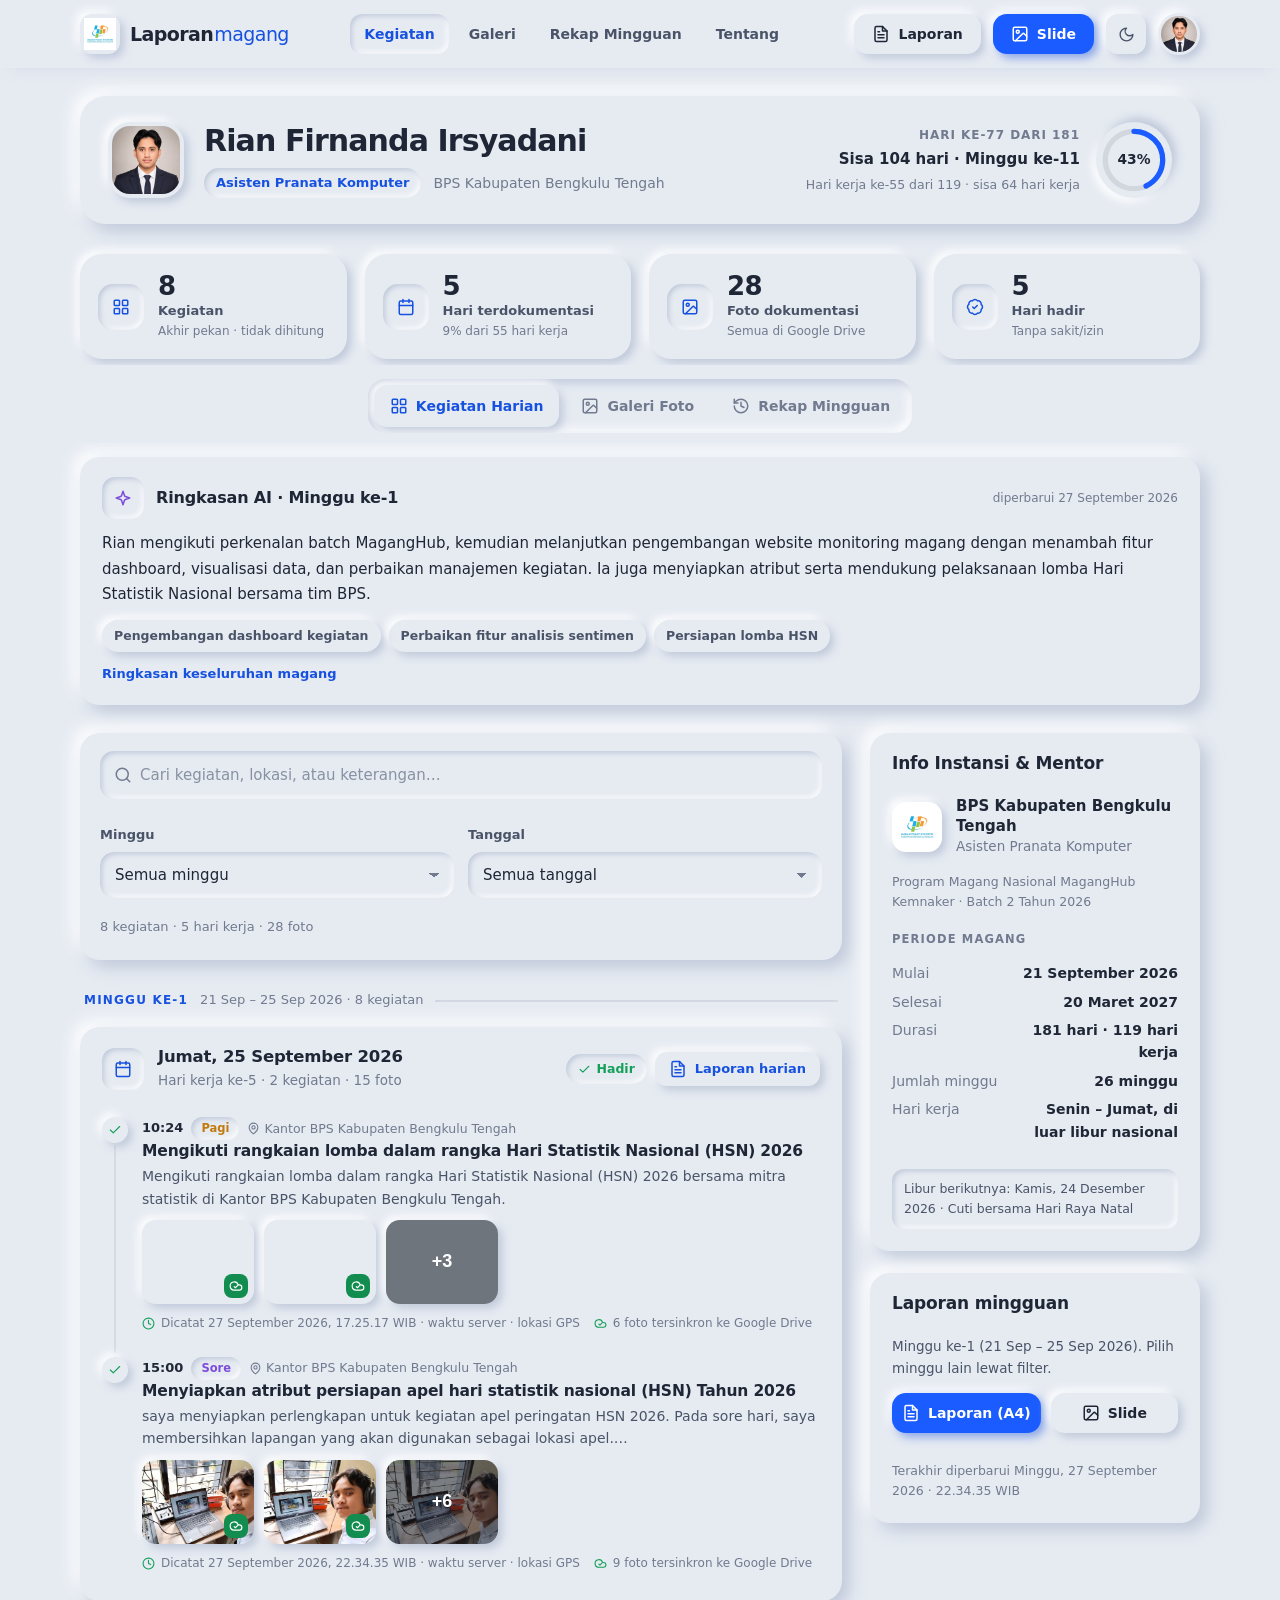
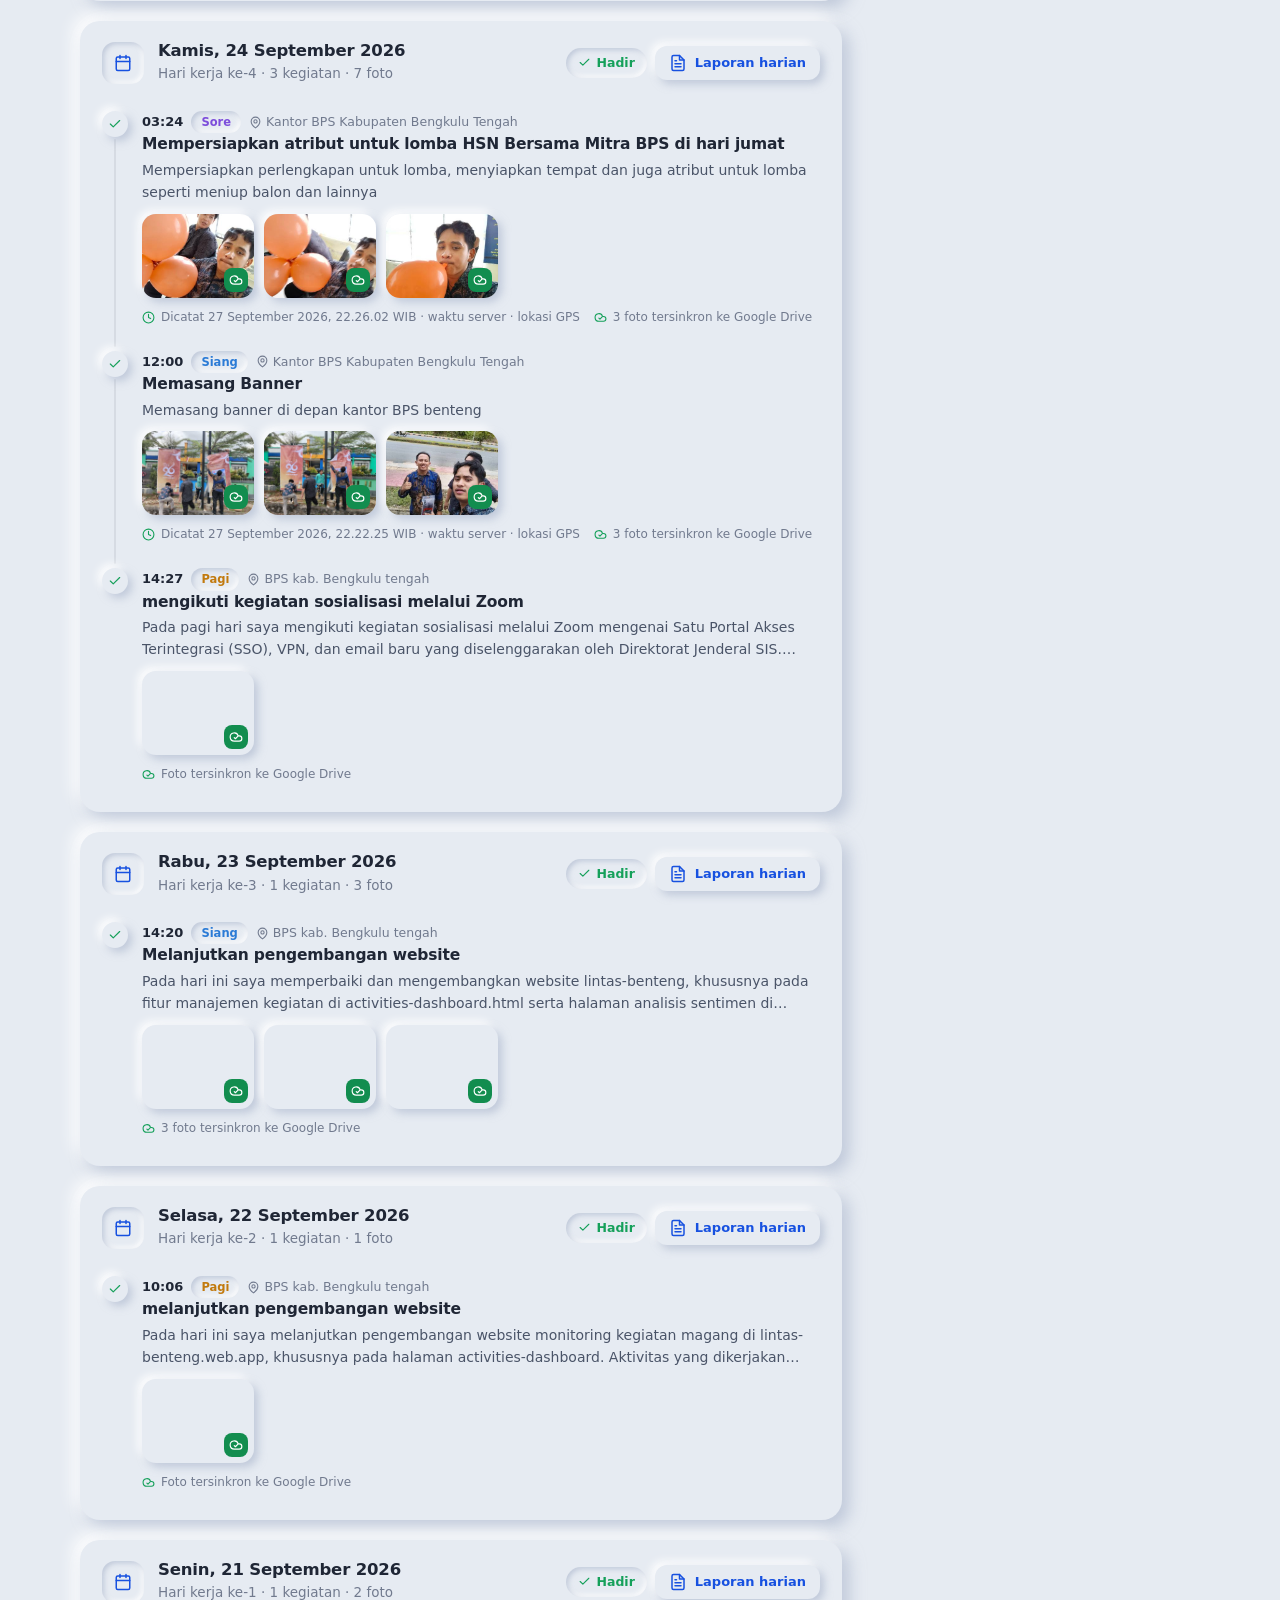
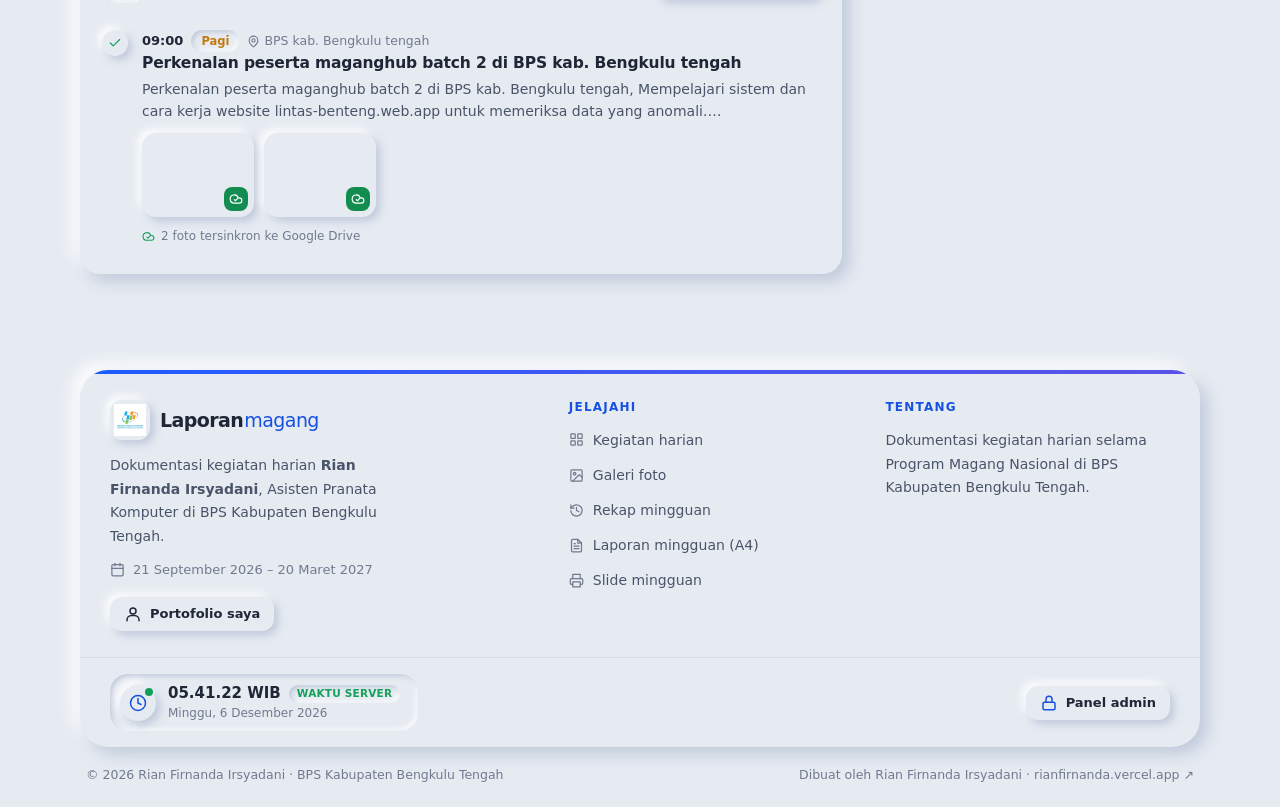
==== index.html @ 586b801c "Ping realtime: diukur tiap 2 detik dengan waktu jaringan yang akurat - Pengukuran tiap 2 detik (dimu" ====
<!doctype html>
<html lang="id">
<head>
  <meta charset="utf-8">
  <meta name="viewport" content="width=device-width, initial-scale=1">
  <meta http-equiv="Content-Security-Policy" content="default-src 'self'; script-src 'self'; style-src 'self' https://fonts.googleapis.com; font-src https://fonts.gstatic.com; img-src 'self' data:; connect-src 'self'; object-src 'none'; base-uri 'none'; form-action 'none'">
  <script src="assets/theme.js?v=31"></script>
  <meta name="referrer" content="strict-origin-when-cross-origin">
  <title>Laporan Kegiatan Magang</title>
  <meta name="description" content="Dokumentasi kegiatan harian peserta magang.">
  <meta name="theme-color" content="#163ba2">
  <link rel="icon" id="favicon" href="data:image/svg+xml,%3Csvg xmlns='http://www.w3.org/2000/svg' viewBox='0 0 64 64'%3E%3Crect width='64' height='64' rx='14' fill='%231d4ed8'/%3E%3Cpath d='M22 16h14l8 8v24H22z' fill='none' stroke='white' stroke-width='4' stroke-linejoin='round'/%3E%3Cpath d='M28 34h10M28 41h10' stroke='white' stroke-width='4' stroke-linecap='round'/%3E%3C/svg%3E">
  <link rel="preconnect" href="https://fonts.googleapis.com">
  <link rel="preconnect" href="https://fonts.gstatic.com" crossorigin>
  <link href="https://fonts.googleapis.com/css2?family=Plus+Jakarta+Sans:wght@400;500;600;700;800&display=swap" rel="stylesheet">
  <!-- Setiap CSS/JS diubah, jalankan scripts/naikkan-versi.sh (menaikkan ?v= dan version.json) agar pengunjung otomatis dapat versi terbaru. -->
  <link rel="stylesheet" href="assets/style.css?v=31">
</head>
<body>
  <nav class="navbar" id="top">
    <div class="container nav-inner">
      <a class="brand" href="./">
        <span class="brand-mark"><svg class="ic" aria-hidden="true"><use href="#i-file"/></svg></span>
        <span class="brand-text">Laporan<b>magang</b></span>
      </a>
      <div class="nav-menu" id="navMenu">
        <a href="#harian" data-view="harian">Kegiatan</a>
        <a href="#galeri" data-view="galeri">Galeri</a>
        <a href="#rekap" data-view="rekap">Rekap Mingguan</a>
        <a href="#tentang">Tentang</a>
        <a class="btn btn-outline nav-print" href="laporan.html?mode=dokumen" data-laporan="dokumen">
          <svg class="ic" aria-hidden="true"><use href="#i-file"/></svg> Laporan Mingguan
        </a>
        <a class="btn btn-outline nav-print" href="laporan.html?mode=slide" data-laporan="slide">
          <svg class="ic" aria-hidden="true"><use href="#i-image"/></svg> Slide Mingguan
        </a>
      </div>
      <div class="nav-right">
        <a class="btn btn-outline btn-print-desktop" href="laporan.html?mode=dokumen" data-laporan="dokumen">
          <svg class="ic" aria-hidden="true"><use href="#i-file"/></svg> Laporan
        </a>
        <a class="btn btn-primary btn-print-desktop" href="laporan.html?mode=slide" data-laporan="slide">
          <svg class="ic" aria-hidden="true"><use href="#i-image"/></svg> Slide
        </a>
        <button class="icon-btn theme-btn" type="button" data-theme-toggle aria-label="Ganti mode tampilan">
          <svg class="ic i-moon" aria-hidden="true"><use href="#i-moon"/></svg><svg class="ic i-sun" aria-hidden="true"><use href="#i-sun"/></svg>
        </button>
        <span class="nav-avatar" id="navAvatar"></span>
        <button class="icon-btn nav-toggle" id="navToggle" type="button" aria-label="Buka menu" aria-expanded="false" aria-controls="navMenu">
          <svg class="ic" aria-hidden="true"><use href="#i-menu"/></svg>
        </button>
      </div>
    </div>
  </nav>

  <div class="copy-note" id="copyNote" hidden role="status">
    <div class="container">
      <svg class="ic" aria-hidden="true"><use href="#i-alert"/></svg>
      <span>Situs ini baru disalin dari milik orang lain dan belum diatur pemiliknya. Pemilik: buka <a href="admin.html">Panel admin</a> lalu pilih <b>Mulai baru</b>.</span>
    </div>
  </div>

  <header class="hero">
    <div class="container"><div class="hero-inner">
      <div class="profile">
        <div class="avatar" id="avatar"></div>
        <div class="profile-text">
          <h1 id="nama">Memuat…</h1>
          <div class="chips">
            <span class="badge-pill" id="posisi"></span>
            <span class="hero-sub" id="instansi"></span>
          </div>
        </div>
      </div>
      <div class="progress" id="progress" hidden>
        <div class="progress-text">
          <span class="progress-label" id="progressLabel"></span>
          <span class="progress-sub" id="progressSub"></span>
          <span class="progress-work" id="progressWork"></span>
        </div>
        <svg class="ring" viewBox="0 0 64 64" aria-hidden="true">
          <circle cx="32" cy="32" r="27" class="ring-bg"/>
          <circle cx="32" cy="32" r="27" class="ring-fg" id="ringFg"/>
          <text x="32" y="36" text-anchor="middle" id="ringText">0%</text>
        </svg>
      </div>
    </div></div>
  </header>

  <div class="container">
    <section class="kpis" id="kpis" aria-label="Ringkasan angka"></section>
  </div>

  <div class="tabbar">
    <div class="container"><div class="tabbar-inner" role="tablist">
      <button class="tabbar-item active" type="button" role="tab" data-view="harian">
        <svg class="ic" aria-hidden="true"><use href="#i-grid"/></svg> <span class="lbl-long">Kegiatan Harian</span><span class="lbl-short">Harian</span>
      </button>
      <button class="tabbar-item" type="button" role="tab" data-view="galeri">
        <svg class="ic" aria-hidden="true"><use href="#i-image"/></svg> <span class="lbl-long">Galeri Foto</span><span class="lbl-short">Galeri</span>
      </button>
      <button class="tabbar-item" type="button" role="tab" data-view="rekap">
        <svg class="ic" aria-hidden="true"><use href="#i-history"/></svg> <span class="lbl-long">Rekap Mingguan</span><span class="lbl-short">Rekap</span>
      </button>
    </div></div>
  </div>

  <main class="container page">
    <section class="card ai-card" id="aiCard" hidden>
      <div class="ai-head">
        <span class="head-icon"><svg class="ic" aria-hidden="true"><use href="#i-sparkles"/></svg></span>
        <h3 id="aiTitle">Ringkasan minggu ini</h3>
        <small id="aiUpdated"></small>
      </div>
      <p class="ai-text" id="aiText"></p>
      <ul class="ai-highlights" id="aiHighlights"></ul>
      <details class="ai-more" id="aiMoreWrap"><summary>Ringkasan keseluruhan magang</summary><p id="aiMore"></p></details>
    </section>

    <div class="layout">
      <div class="main-col">
        <section class="card filters">
          <label class="search-box filter-search">
            <svg class="ic" aria-hidden="true"><use href="#i-search"/></svg>
            <input type="search" id="filterCari" placeholder="Cari kegiatan, lokasi, atau keterangan…" aria-label="Cari kegiatan">
          </label>
          <div class="filter-row">
            <label class="field">
              <span>Minggu</span>
              <select id="filterMinggu"><option value="">Semua minggu</option></select>
            </label>
            <label class="field">
              <span>Tanggal</span>
              <select id="filterTanggal"><option value="">Semua tanggal</option></select>
            </label>
          </div>
          <div class="filter-foot">
            <span id="resultInfo" aria-live="polite"></span>
            <button class="btn btn-link btn-sm" id="btnReset" type="button" hidden><svg class="ic" aria-hidden="true"><use href="#i-x"/></svg> Hapus filter</button>
          </div>
        </section>

        <section id="view-harian" class="view" aria-live="polite"><p class="empty">Memuat kegiatan…</p></section>
        <section id="view-galeri" class="view" hidden></section>
        <section id="view-rekap" class="view" hidden></section>
      </div>

      <aside class="side-col">
        <section class="card">
          <div class="card-header"><h3>Info Instansi &amp; Mentor</h3></div>
          <div class="card-body side-body">
            <div class="org">
              <span class="org-logo" id="orgLogo"></span>
              <div>
                <strong id="orgName"></strong>
                <span id="orgRole"></span>
              </div>
            </div>
            <p class="org-program" id="orgProgram" hidden></p>
            <div id="mentorBox" hidden>
              <div class="side-label">Mentor Pembimbing</div>
              <div class="org">
                <span class="org-logo soft" id="mentorLogo"></span>
                <div>
                  <strong id="mentorName"></strong>
                  <span id="mentorRole"></span>
                </div>
              </div>
            </div>
            <div class="side-label">Periode Magang</div>
            <dl class="kv" id="periode"></dl>
            <p class="next-libur" id="nextLibur" hidden></p>
          </div>
        </section>

        <section class="card">
          <div class="card-header"><h3>Laporan mingguan</h3></div>
          <div class="card-body side-body">
            <p class="side-note" id="reportNote">Unduh laporan resmi (A4) atau slide presentasi mingguan.</p>
            <div class="side-actions">
              <a class="btn btn-primary" href="laporan.html?mode=dokumen" data-laporan="dokumen"><svg class="ic" aria-hidden="true"><use href="#i-file"/></svg> Laporan (A4)</a>
              <a class="btn btn-outline" href="laporan.html?mode=slide" data-laporan="slide"><svg class="ic" aria-hidden="true"><use href="#i-image"/></svg> Slide</a>
            </div>
            <p class="updated" id="updated"></p>
          </div>
        </section>
      </aside>
    </div>
  </main>

  <footer class="site-footer" id="tentang">
    <div class="container">
      <div class="footer-card">
        <div class="footer-grid" id="footerGrid"></div>
        <div class="footer-bar">
          <div class="footer-clock" title="Waktu dari server, bukan dari jam perangkat">
            <span class="clock-icon" aria-hidden="true">
              <svg class="ic"><use href="#i-clock"/></svg>
              <span class="live-dot"></span>
            </span>
            <span class="clock-text"><span class="clock-line"><strong class="sc-time" id="footerTime">--.--.--</strong><span class="clock-src" id="footerSrc">waktu server</span></span><small id="footerDate"></small></span>
          </div>
          <a class="btn btn-sm footer-admin" href="admin.html" id="adminLink" hidden>
            <svg class="ic" aria-hidden="true"><use href="#i-lock"/></svg> Panel admin
          </a>
        </div>
      </div>
      <div class="footer-bottom">
        <span id="footerText"></span>
        <a id="portoLink" target="_blank" rel="noopener" hidden></a>
      </div>
    </div>
  </footer>

  <div class="modal" id="reportModal" hidden role="dialog" aria-modal="true" aria-labelledby="reportTitle">
    <div class="modal-box">
      <div class="card-header">
        <span class="head-icon"><svg class="ic" aria-hidden="true"><use href="#i-file"/></svg></span>
        <div class="head-text"><h3 id="reportTitle">Laporan harian</h3><span id="reportSub"></span></div>
        <button class="icon-btn" type="button" id="reportClose" aria-label="Tutup"><svg class="ic" aria-hidden="true"><use href="#i-x"/></svg></button>
      </div>
      <div class="card-body report-view" id="reportBody"></div>
    </div>
  </div>

  <div class="lightbox" id="lightbox" hidden>
    <button class="lb-close" id="lbClose" type="button" aria-label="Tutup"><svg class="ic" aria-hidden="true"><use href="#i-x"/></svg></button>
    <button class="lb-nav lb-prev" id="lbPrev" type="button" aria-label="Sebelumnya">‹</button>
    <figure>
      <img id="lbImg" alt="">
      <figcaption id="lbCap"></figcaption>
    </figure>
    <button class="lb-nav lb-next" id="lbNext" type="button" aria-label="Berikutnya">›</button>
  </div>

  <script src="assets/common.js?v=31"></script>
  <script src="assets/app.js?v=31"></script>
</body>
</html>
---- assets/style.css ----
/* =========================================================
   Laporan Magang: desain neumorphism (mode terang & gelap)
   Permukaan "timbul" (raised) dan "tenggelam" (inset) dibuat dari
   dua bayangan lembut di atas warna latar yang sama.
   Warna aksen mengikuti --accent (diatur dari panel admin).
   ========================================================= */
:root {
  --accent: #1d4ed8;
  --font: 'Plus Jakarta Sans', system-ui, -apple-system, 'Segoe UI', Roboto, sans-serif;
  --radius: 20px;
  --radius-sm: 14px;
  --nav-h: 68px;

  --bg: #e6ebf2;
  --ink: #1f2635;
  --ink-2: #4a5468;
  --muted: #717a8e;
  --line: rgba(31, 38, 53, .08);
  --sh-dark: rgba(158, 172, 196, .55);
  --sh-light: rgba(255, 255, 255, .95);
  --accent-ink: color-mix(in srgb, var(--accent) 88%, #000);
  --accent-soft: color-mix(in srgb, var(--accent) 12%, var(--bg));
  --on-accent: #fff;

  --green: #15a05a;
  --red: #d64545;
  --amber: #c27a0e;
  --blue: #2b7bd6;
  --violet: #7c4ddb;
}
:root[data-theme="dark"] {
  --bg: #222733;
  --ink: #e7eaf1;
  --ink-2: #b9c0cf;
  --muted: #8b94a8;
  --line: rgba(255, 255, 255, .07);
  --sh-dark: rgba(0, 0, 0, .5);
  --sh-light: rgba(255, 255, 255, .055);
  --accent-ink: color-mix(in srgb, var(--accent) 55%, #fff);
  --accent-soft: color-mix(in srgb, var(--accent) 22%, var(--bg));
  --green: #3fcf85;
  --red: #f07575;
  --amber: #f0b44c;
  --blue: #6aaef5;
  --violet: #b294f5;
}
:root {
  --raised: 7px 7px 16px var(--sh-dark), -7px -7px 16px var(--sh-light);
  --raised-sm: 4px 4px 9px var(--sh-dark), -4px -4px 9px var(--sh-light);
  --inset: inset 4px 4px 9px var(--sh-dark), inset -4px -4px 9px var(--sh-light);
  --inset-sm: inset 2px 2px 5px var(--sh-dark), inset -2px -2px 5px var(--sh-light);
  color-scheme: light;
}
:root[data-theme="dark"] { color-scheme: dark; }

* { box-sizing: border-box; }
html { -webkit-text-size-adjust: 100%; scroll-behavior: smooth; }
body {
  margin: 0; font-family: var(--font); font-size: 15px; line-height: 1.6; color: var(--ink);
  background: var(--bg); -webkit-font-smoothing: antialiased; transition: background .25s, color .25s;
}
img { max-width: 100%; display: block; }
h1, h2, h3, h4 { margin: 0; line-height: 1.25; letter-spacing: -.01em; }
a { color: var(--accent-ink); }
[hidden] { display: none !important; }
.container { width: 100%; max-width: 1160px; margin: 0 auto; padding: 0 20px; }
.icon-sprite { position: absolute; width: 0; height: 0; overflow: hidden; }
.ic { width: 18px; height: 18px; flex: none; vertical-align: middle; }
.muted { color: var(--muted); }
::selection { background: color-mix(in srgb, var(--accent) 30%, transparent); }

/* ---------- Tombol ---------- */
.btn {
  font: inherit; font-size: 14px; font-weight: 600; line-height: 1.2; cursor: pointer; text-decoration: none; white-space: nowrap;
  display: inline-flex; align-items: center; justify-content: center; gap: 8px;
  padding: 11px 18px; border-radius: var(--radius-sm); border: 0;
  color: var(--ink); background: var(--bg); box-shadow: var(--raised-sm);
  transition: box-shadow .15s, transform .15s, color .15s;
}
.btn:hover { color: var(--accent-ink); }
.btn:active { box-shadow: var(--inset-sm); transform: translateY(1px); }
.btn:disabled { opacity: .6; cursor: progress; }
.btn-primary { background: var(--accent); color: var(--on-accent); box-shadow: 4px 4px 10px color-mix(in srgb, var(--accent) 35%, var(--sh-dark)), -4px -4px 10px var(--sh-light); }
.btn-primary:hover { color: var(--on-accent); filter: brightness(1.06); }
.btn-outline, .btn-light { color: var(--ink); }
.btn-light { color: var(--accent-ink); }
.btn-danger { color: var(--red); }
.btn-danger:hover { color: var(--red); }
.btn-link { background: none; box-shadow: none; color: var(--accent-ink); padding: 8px; font-weight: 600; }
.btn-link:active { box-shadow: none; }
.btn-sm { padding: 8px 14px; font-size: 13px; border-radius: 12px; }
.btn-block { width: 100%; }
.icon-btn {
  display: inline-grid; place-items: center; width: 40px; height: 40px; flex: none; cursor: pointer;
  border-radius: 12px; border: 0; background: var(--bg); color: var(--ink-2); box-shadow: var(--raised-sm);
}
.icon-btn:hover { color: var(--accent-ink); }
.icon-btn:active { box-shadow: var(--inset-sm); }
.icon-btn.danger { color: var(--red); }
.icon-btn .ic { width: 17px; height: 17px; }
.theme-btn .i-sun { display: none; }
[data-theme="dark"] .theme-btn .i-sun { display: block; }
[data-theme="dark"] .theme-btn .i-moon { display: none; }

/* ---------- Navbar ---------- */
.navbar { position: sticky; top: 0; z-index: 40; background: color-mix(in srgb, var(--bg) 92%, transparent); backdrop-filter: blur(10px); box-shadow: 0 6px 18px -12px var(--sh-dark); }
.nav-inner { height: var(--nav-h); display: flex; align-items: center; gap: 22px; }
.brand { display: inline-flex; align-items: center; gap: 10px; text-decoration: none; color: var(--ink); flex: none; }
.brand-mark { width: 40px; height: 40px; border-radius: 12px; display: grid; place-items: center; color: var(--accent-ink); background: var(--bg); box-shadow: var(--raised-sm); overflow: hidden; }
.brand-mark.has-img { padding: 4px; }
.brand-mark img { width: 100%; height: 100%; object-fit: contain; }
.brand-text { font-size: 19px; font-weight: 800; letter-spacing: -.03em; }
.brand-text b { font-weight: 500; color: var(--accent-ink); margin-left: 1px; }
.brand-tag { font-size: 11px; font-weight: 700; text-transform: uppercase; letter-spacing: .08em; color: var(--accent-ink); padding: 4px 10px; border-radius: 999px; box-shadow: var(--inset-sm); }
.nav-menu { flex: 1; display: flex; justify-content: center; gap: 6px; }
.nav-menu a { color: var(--ink-2); text-decoration: none; font-weight: 600; font-size: 14px; padding: 9px 14px; border-radius: 12px; }
.nav-menu a:hover { color: var(--accent-ink); }
.nav-menu a.active { color: var(--accent-ink); box-shadow: var(--inset-sm); }
.nav-print { display: none; }
.nav-right { display: flex; align-items: center; gap: 12px; margin-left: auto; }
.nav-avatar { width: 42px; height: 42px; border-radius: 50%; overflow: hidden; flex: none; display: grid; place-items: center; font-weight: 700; font-size: 14px; color: var(--accent-ink); background: var(--bg); box-shadow: var(--raised-sm); padding: 3px; }
.nav-avatar img { width: 100%; height: 100%; object-fit: cover; border-radius: 50%; }
.nav-toggle { display: none; }

/* ---------- Hero / profil ---------- */
.hero { padding: 28px 0 8px; }
.hero-inner {
  display: flex; align-items: center; justify-content: space-between; gap: 24px; flex-wrap: wrap;
  padding: 26px 28px; border-radius: 26px; background: var(--bg); box-shadow: var(--raised);
}
.hero-sm { padding-top: 22px; }
.profile { display: flex; align-items: center; gap: 20px; min-width: 0; }
.profile-text { min-width: 0; }
.avatar {
  flex: none; width: 76px; height: 76px; border-radius: 22px; overflow: hidden; padding: 4px;
  display: grid; place-items: center; font-size: 24px; font-weight: 800; color: var(--accent-ink);
  background: var(--bg); box-shadow: var(--raised-sm);
}
.avatar img { width: 100%; height: 100%; object-fit: cover; border-radius: 18px; }
.avatar .ic { width: 28px; height: 28px; }
.hero h1 { font-size: clamp(22px, 3vw, 30px); font-weight: 800; letter-spacing: -.03em; }
.chips { display: flex; flex-wrap: wrap; align-items: center; gap: 8px 12px; margin-top: 8px; }
.badge-pill { font-size: 13px; font-weight: 700; color: var(--accent-ink); padding: 5px 12px; border-radius: 999px; box-shadow: var(--inset-sm); }
.hero-sub { color: var(--muted); font-size: 14px; }

.progress { display: flex; align-items: center; gap: 16px; }
.progress-text { text-align: right; display: flex; flex-direction: column; gap: 2px; }
.progress-label { font-size: 12px; font-weight: 700; letter-spacing: .08em; text-transform: uppercase; color: var(--muted); }
.progress-sub { font-size: 15px; font-weight: 600; }
.progress-work { display: block; margin-top: 2px; font-size: 12.5px; color: var(--muted); }
.ring { width: 76px; height: 76px; transform: rotate(-90deg); flex: none; border-radius: 50%; box-shadow: var(--raised-sm); padding: 4px; }
.ring circle { fill: none; stroke-width: 5; }
.ring-bg { stroke: color-mix(in srgb, var(--ink) 10%, transparent); }
.ring-fg { stroke: var(--accent); stroke-linecap: round; transition: stroke-dashoffset .8s ease; }
.ring text { fill: var(--ink); font-family: var(--font); font-size: 13px; font-weight: 800; transform: rotate(90deg); transform-origin: 32px 32px; }

/* ---------- Tab (segmented control) ---------- */
.tabbar { position: sticky; top: var(--nav-h); z-index: 30; padding: 14px 0 10px; background: color-mix(in srgb, var(--bg) 92%, transparent); backdrop-filter: blur(10px); }
.tabbar-inner { display: flex; }
.tabbar-inner { gap: 6px; padding: 6px; border-radius: 18px; box-shadow: var(--inset); overflow-x: auto; scrollbar-width: none; width: fit-content; max-width: calc(100% - 40px); margin: 0 auto; }
.tabbar-inner::-webkit-scrollbar { display: none; }
.tabbar-item {
  font: inherit; font-size: 14px; font-weight: 600; color: var(--muted); background: none; border: 0; cursor: pointer; white-space: nowrap;
  display: inline-flex; align-items: center; gap: 8px; padding: 10px 16px; border-radius: 13px; flex: none;
}
.tabbar-item:hover { color: var(--ink); }
.tabbar-item.active { color: var(--accent-ink); background: var(--bg); box-shadow: var(--raised-sm); }
.lbl-short { display: none; }

/* ---------- Kerangka halaman & kartu ---------- */
.page { padding-top: 14px; padding-bottom: 56px; }
.layout { display: grid; grid-template-columns: minmax(0, 1fr) 330px; gap: 28px; align-items: start; }
.main-col { display: flex; flex-direction: column; gap: 22px; min-width: 0; }
.view { display: flex; flex-direction: column; gap: 20px; }
.side-col { display: flex; flex-direction: column; gap: 22px; position: sticky; top: calc(var(--nav-h) + 80px); }
.card { background: var(--bg); border-radius: var(--radius); box-shadow: var(--raised); min-width: 0; }
.card-header { display: flex; align-items: center; gap: 14px; padding: 20px 22px 6px; }
.card-header h3 { font-size: 17px; font-weight: 700; flex: 1; }
.card-body { padding: 16px 22px 22px; }
.head-icon { width: 42px; height: 42px; border-radius: 13px; display: grid; place-items: center; flex: none; color: var(--accent-ink); box-shadow: var(--inset-sm); }
.head-icon.green { color: var(--green); }
.head-icon.red { color: var(--red); }
.head-text { flex: 1; min-width: 0; }
.head-text h3 { font-size: 17px; }
.head-text > span { display: block; color: var(--muted); font-size: 13.5px; margin-top: 2px; }

.pill { display: inline-flex; align-items: center; gap: 6px; white-space: nowrap; font-size: 12.5px; font-weight: 700; padding: 5px 12px; border-radius: 999px; color: var(--accent-ink); box-shadow: var(--inset-sm); }
.pill-green { color: var(--green); }
.pill-sakit { color: var(--red); }
.pill-izin { color: var(--amber); }
.pills { display: flex; flex-wrap: wrap; gap: 8px; }

/* ---------- Formulir ---------- */
.field { display: flex; flex-direction: column; gap: 7px; font-size: 13px; font-weight: 600; color: var(--ink-2); min-width: 0; }
.field.grow { flex: 1 1 220px; }
input, select, textarea {
  font: inherit; font-size: 15px; font-weight: 500; color: var(--ink); width: 100%; min-height: 46px;
  border: 0; border-radius: var(--radius-sm); padding: 11px 15px; background: var(--bg); box-shadow: var(--inset-sm);
}
textarea { resize: vertical; line-height: 1.55; }
input::placeholder, textarea::placeholder { color: color-mix(in srgb, var(--muted) 80%, transparent); }
input:focus, select:focus, textarea:focus { outline: 2px solid color-mix(in srgb, var(--accent) 55%, transparent); outline-offset: 1px; }
input[type="file"] { min-height: 0; box-shadow: none; padding: 0; }
/* Kolom rahasia berupa teks biasa agar pengelola sandi browser tidak mengisinya otomatis. */
.secret-text { -webkit-text-security: disc; text-security: disc; }
.secret-text:focus { -webkit-text-security: none; text-security: none; }
select { appearance: none; background-image: linear-gradient(45deg, transparent 50%, var(--muted) 50%), linear-gradient(135deg, var(--muted) 50%, transparent 50%); background-position: calc(100% - 20px) 50%, calc(100% - 15px) 50%; background-size: 5px 5px; background-repeat: no-repeat; padding-right: 36px; }
.filters { display: flex; flex-direction: column; gap: 14px; padding: 18px 20px; }
.filter-search { margin: 0; min-height: 48px; }
.filter-search .ic { flex: none; }
.filter-row { display: grid; grid-template-columns: 1fr 1fr; gap: 14px; }
.filter-foot { display: flex; align-items: center; justify-content: space-between; gap: 10px; min-height: 30px; font-size: 13px; color: var(--muted); }
.filter-foot .btn { padding: 4px 8px; }

/* ---------- Angka utama ---------- */
.kpis { display: grid; grid-template-columns: repeat(4, minmax(0, 1fr)); gap: 18px; margin: 22px 0 6px; }
.kpis:empty { display: none; }
.kpi { display: flex; align-items: center; gap: 14px; padding: 18px; border-radius: 22px; background: var(--bg); box-shadow: var(--raised-sm); min-width: 0; }
.kpi-icon { width: 46px; height: 46px; border-radius: 15px; flex: none; display: grid; place-items: center; color: var(--accent-ink); box-shadow: var(--inset-sm); }
.kpi > div { display: flex; flex-direction: column; min-width: 0; }
.kpi strong { font-size: 26px; font-weight: 800; line-height: 1.1; letter-spacing: -.02em; font-variant-numeric: tabular-nums; }
.kpi-label { font-size: 13px; font-weight: 700; color: var(--ink-2); }
.kpi small { font-size: 12px; color: var(--muted); overflow: hidden; text-overflow: ellipsis; white-space: nowrap; }
.kpi small .ok { color: var(--green); font-weight: 700; }

/* ---------- Ringkasan AI ---------- */
.ai-card { padding: 20px 22px; display: flex; flex-direction: column; gap: 12px; margin-bottom: 28px; }
.ai-head { display: flex; align-items: center; gap: 6px 12px; flex-wrap: wrap; }
.ai-head .head-icon { color: var(--violet); }
.ai-head h3 { font-size: 16px; flex: 1; }
.ai-head small { color: var(--muted); font-size: 12px; }
.ai-text { margin: 0; font-size: 15px; line-height: 1.7; color: var(--ink); }
.ai-highlights { display: flex; flex-wrap: wrap; gap: 8px; margin: 0; padding: 0; list-style: none; }
.ai-highlights li { font-size: 12.5px; font-weight: 600; color: var(--ink-2); padding: 6px 12px; border-radius: 999px; box-shadow: var(--raised-sm); }
.ai-more summary { cursor: pointer; font-size: 13px; font-weight: 700; color: var(--accent-ink); list-style: none; }
.ai-more summary::-webkit-details-marker { display: none; }
.ai-more p { margin: 8px 0 0; font-size: 14px; color: var(--ink-2); line-height: 1.7; }

/* ---------- Timeline hari ---------- */
.week-label { display: flex; align-items: center; gap: 12px; margin: 8px 4px -4px; }
.week-label span { font-size: 12px; font-weight: 800; letter-spacing: .1em; text-transform: uppercase; color: var(--accent-ink); }
.week-label small { color: var(--muted); font-size: 13px; }
.week-label::after { content: ''; flex: 1; height: 2px; border-radius: 2px; box-shadow: var(--inset-sm); }
.day-head { padding-bottom: 10px; }
.day-head h3 { font-size: 16.5px; }
.day-actions { display: flex; align-items: center; gap: 8px; flex-wrap: wrap; justify-content: flex-end; }
.steps { list-style: none; margin: 0; padding: 4px 22px 16px; }
.step { position: relative; display: grid; grid-template-columns: 26px minmax(0, 1fr); gap: 14px; padding: 12px 0; }
.step::before { content: ''; position: absolute; left: 12px; top: 40px; bottom: -8px; width: 2px; border-radius: 2px; background: var(--line); }
.step:last-child::before { display: none; }
.step-dot { width: 26px; height: 26px; border-radius: 50%; display: grid; place-items: center; color: var(--green); box-shadow: var(--raised-sm); background: var(--bg); position: relative; z-index: 1; }
.step-dot .ic { width: 14px; height: 14px; stroke-width: 3; }
.step-meta { display: flex; flex-wrap: wrap; align-items: center; gap: 8px; margin-bottom: 2px; font-size: 13px; }
.time { font-weight: 800; font-variant-numeric: tabular-nums; color: var(--ink); }
.sesi { font-size: 11.5px; font-weight: 700; padding: 2px 10px; border-radius: 999px; box-shadow: var(--inset-sm); }
.sesi-pagi { color: var(--amber); }
.sesi-siang { color: var(--blue); }
.sesi-sore { color: var(--violet); }
.lokasi { display: inline-flex; align-items: center; gap: 4px; color: var(--muted); font-size: 12.5px; }
.lokasi .ic { width: 13px; height: 13px; flex: none; }
a.lokasi { text-decoration: none; }
a.lokasi:hover { color: var(--accent-ink); text-decoration: underline; }
.dicatat { display: flex; flex-wrap: wrap; align-items: center; gap: 4px 14px; margin: 10px 0 0; font-size: 12px; color: var(--muted); }
.dicatat > span { display: inline-flex; align-items: center; gap: 6px; }
.dicatat .ic { width: 13px; height: 13px; color: var(--green); flex: none; }
.drive-status.part .ic { color: var(--amber); }
.drive-status.no .ic { color: var(--muted); }
.drive-chip { position: absolute; right: 6px; bottom: 6px; width: 24px; height: 24px; border-radius: 8px; display: grid; place-items: center; color: #fff; background: rgba(15, 20, 30, .6); backdrop-filter: blur(4px); pointer-events: none; }
.drive-chip .ic { width: 14px; height: 14px; }
.drive-chip.ok { background: color-mix(in srgb, var(--green) 88%, #000); }
.gallery-item .drive-chip { top: 8px; right: 8px; bottom: auto; }
.sr-only { position: absolute; width: 1px; height: 1px; overflow: hidden; clip: rect(0 0 0 0); white-space: nowrap; }
.drive-sync { display: flex; flex-wrap: wrap; align-items: center; gap: 10px; padding: 12px 14px; border-radius: 16px; box-shadow: var(--inset-sm); font-size: 13px; color: var(--ink-2); }
.drive-sync p { margin: 0; flex: 1 1 100%; display: flex; gap: 8px; align-items: flex-start; }
.drive-sync p .ic { flex: none; width: 16px; height: 16px; margin-top: 1px; color: var(--accent-ink); }
.pill .ic { width: 13px; height: 13px; stroke-width: 3; }
.side-note { margin: 0; font-size: 13.5px; color: var(--ink-2); }
.side-actions { display: grid; grid-template-columns: 1fr 1fr; gap: 10px; }
.side-actions .btn { justify-content: center; padding-inline: 10px; }
.step h4 { font-size: 15.5px; font-weight: 700; }
.ket {
  margin: 4px 0 0; color: var(--ink-2); font-size: 14px; white-space: pre-line; overflow-wrap: anywhere; cursor: pointer;
  display: -webkit-box; -webkit-line-clamp: 2; -webkit-box-orient: vertical; overflow: hidden;
}
.ket.open { display: block; cursor: auto; }
.photos { display: flex; gap: 10px; margin-top: 10px; }
.photo, .gallery-item { padding: 0; border: 0; border-radius: 14px; overflow: hidden; cursor: zoom-in; aspect-ratio: 4 / 3; background: var(--bg); position: relative; box-shadow: var(--raised-sm); }
.photos .photo { width: 112px; flex: none; }
.photo img, .gallery-item img { width: 100%; height: 100%; object-fit: cover; transition: transform .3s; }
.photo:hover img, .gallery-item:hover img { transform: scale(1.05); }
.photo-more { position: absolute; inset: 0; display: grid; place-items: center; background: rgba(15, 20, 30, .55); color: #fff; font-weight: 800; font-size: 18px; }
.absent { margin: 0; padding: 4px 22px 20px; color: var(--ink-2); }

.empty { text-align: center; color: var(--muted); padding: 32px 16px; margin: 0; }
.empty-card { text-align: center; color: var(--muted); padding: 48px 24px; }
.empty-card .ic { width: 38px; height: 38px; }
.empty-card p { margin: 10px 0 0; }

/* ---------- Galeri & rekap ---------- */
.gallery { display: grid; grid-template-columns: repeat(auto-fill, minmax(180px, 1fr)); gap: 16px; }
.gallery-cap { position: absolute; inset: auto 0 0 0; padding: 26px 12px 10px; text-align: left; color: #fff; font-size: 13px; font-weight: 600; line-height: 1.35; background: linear-gradient(transparent, rgba(0, 0, 0, .72)); }
.gallery-cap small { display: block; font-weight: 400; opacity: .85; font-size: 12px; }
.recap-list { list-style: none; margin: 16px 0; padding: 0; display: flex; flex-direction: column; gap: 4px; }
.recap-list li { display: grid; grid-template-columns: 200px minmax(0, 1fr); gap: 12px; padding: 9px 12px; border-radius: 12px; }
.recap-list li:nth-child(odd) { box-shadow: var(--inset-sm); }
.recap-list strong { font-size: 14px; font-weight: 700; }
.recap-list span { color: var(--ink-2); font-size: 14px; }
.actions { display: flex; align-items: center; gap: 10px; flex-wrap: wrap; }

/* ---------- Sidebar ---------- */
.side-body { display: flex; flex-direction: column; gap: 14px; }
.org { display: flex; align-items: center; gap: 14px; }
.org strong { display: block; font-size: 15px; line-height: 1.35; }
.org span:not(.org-logo) { display: block; color: var(--muted); font-size: 13.5px; }
.org-logo { width: 50px; height: 50px; border-radius: 14px; flex: none; display: grid; place-items: center; font-weight: 800; font-size: 16px; color: var(--accent-ink); box-shadow: var(--raised-sm); overflow: hidden; }
.org-logo.has-img { padding: 5px; background: #fff; }
.org-logo img { width: 100%; height: 100%; object-fit: contain; }
.org-logo.soft { border-radius: 50%; }
.org-program { margin: 0; font-size: 12.5px; color: var(--muted); }
.side-label { font-size: 11.5px; font-weight: 800; letter-spacing: .1em; text-transform: uppercase; color: var(--muted); padding-top: 4px; }
.kv { display: grid; grid-template-columns: max-content 1fr; gap: 6px 16px; margin: 0; font-size: 14px; }
.kv dt { color: var(--muted); }
.kv dd { margin: 0; font-weight: 600; text-align: right; }
.kv-wide dd { text-align: left; }
.mini-stats { display: grid; grid-template-columns: 1fr 1fr; gap: 14px; }
.mini-stat { border-radius: 16px; padding: 14px; display: flex; flex-direction: column; gap: 2px; box-shadow: var(--inset-sm); }
.mini-stat .ic { color: var(--accent-ink); margin-bottom: 4px; }
.mini-stat strong { font-size: 24px; font-weight: 800; line-height: 1.1; }
.mini-stat span { color: var(--muted); font-size: 12.5px; }
.next-libur { margin: 12px 0 0; padding: 10px 12px; border-radius: 12px; box-shadow: var(--inset-sm); font-size: 12.5px; color: var(--ink-2); }
.updated { margin: 14px 0 0; font-size: 12.5px; color: var(--muted); }

/* ---------- Footer ---------- */
.site-footer { margin-top: 40px; padding: 0 0 18px; font-size: 14px; color: var(--ink-2); }
.footer-card { border-radius: 28px; background: var(--bg); box-shadow: var(--raised); padding: 30px 30px 0; overflow: hidden; position: relative; }
.footer-card::before { content: ''; position: absolute; inset: 0 0 auto; height: 4px; background: linear-gradient(90deg, var(--accent), color-mix(in srgb, var(--accent) 35%, var(--violet))); }
.footer-grid { display: grid; grid-template-columns: minmax(240px, 1.5fr) repeat(auto-fit, minmax(170px, 1fr)); gap: 32px; padding-bottom: 26px; }
.footer-col h4 { font-size: 12px; font-weight: 800; letter-spacing: .1em; text-transform: uppercase; margin-bottom: 14px; color: var(--accent-ink); }
.footer-col p { margin: 0; white-space: pre-line; overflow-wrap: anywhere; line-height: 1.7; }
.footer-col ul { list-style: none; margin: 0; padding: 0; display: flex; flex-direction: column; gap: 10px; }
.footer-col ul a { display: inline-flex; align-items: center; gap: 9px; color: var(--ink-2); text-decoration: none; font-weight: 500; transition: color .15s, transform .15s; }
.footer-col ul a .ic { width: 15px; height: 15px; color: var(--muted); flex: none; }
.footer-col ul a:hover { color: var(--accent-ink); transform: translateX(2px); }
.footer-col ul a:hover .ic { color: var(--accent-ink); }
.footer-about .brand { margin-bottom: 14px; }
.footer-lead { color: var(--ink-2); max-width: 36ch; }
.footer-period { display: flex; align-items: center; gap: 8px; margin-top: 10px !important; font-size: 13px; color: var(--muted); }
.footer-period .ic { width: 15px; height: 15px; }
.footer-porto { margin-top: 16px; }
.footer-col a.footer-porto { color: var(--ink); }
.footer-bar { display: flex; align-items: center; justify-content: space-between; gap: 14px; flex-wrap: wrap; margin: 0 -30px; padding: 16px 30px; border-top: 1px solid var(--line); }
.footer-clock { display: inline-flex; align-items: center; gap: 12px; padding: 10px 18px 10px 10px; border-radius: 18px; box-shadow: var(--inset-sm); color: var(--ink-2); text-align: left; }
.clock-icon { position: relative; flex: none; width: 36px; height: 36px; border-radius: 50%; display: grid; place-items: center; box-shadow: var(--raised-sm); color: var(--accent-ink); }
.clock-icon .ic { width: 18px; height: 18px; }
.clock-icon .live-dot { position: absolute; top: 1px; right: 1px; border: 2px solid var(--bg); box-sizing: content-box; }
.clock-text { display: flex; flex-direction: column; gap: 2px; min-width: 0; line-height: 1.3; }
.clock-text strong { font-size: 15px; font-weight: 800; font-variant-numeric: tabular-nums; color: var(--ink); }
.clock-text small { font-size: 12px; color: var(--muted); }
.clock-line { display: flex; align-items: center; flex-wrap: wrap; gap: 4px 8px; }
.clock-src { font-size: 10.5px; font-weight: 700; letter-spacing: .02em; text-transform: uppercase; color: var(--green); padding: 2px 8px; border-radius: 999px; box-shadow: var(--inset-sm); white-space: nowrap; }
.live-dot { width: 8px; height: 8px; border-radius: 50%; background: var(--green); box-shadow: 0 0 0 0 color-mix(in srgb, var(--green) 60%, transparent); animation: live 2s infinite; }
@keyframes live { 70% { box-shadow: 0 0 0 7px transparent; } 100% { box-shadow: 0 0 0 0 transparent; } }
.footer-admin { color: var(--ink) !important; text-decoration: none; }
.footer-admin .ic { color: var(--accent-ink); }
.footer-bottom { display: flex; justify-content: space-between; gap: 8px 16px; flex-wrap: wrap; padding: 18px 6px 4px; font-size: 12.5px; color: var(--muted); }
.footer-bottom a { color: var(--muted); text-decoration: none; }
.footer-bottom a:hover { color: var(--accent-ink); }

/* ---------- Lightbox & modal ---------- */
.lightbox { position: fixed; inset: 0; z-index: 60; background: rgba(8, 11, 18, .92); display: flex; align-items: center; justify-content: center; padding: 16px; }
.lightbox figure { margin: 0; max-width: 100%; max-height: 100%; display: flex; flex-direction: column; align-items: center; }
.lightbox img { max-height: calc(100vh - 110px); object-fit: contain; border-radius: 12px; }
.lightbox figcaption { color: #e2e8f0; margin-top: 12px; font-size: 14px; text-align: center; }
.lb-close, .lb-nav { position: absolute; background: rgba(255, 255, 255, .12); color: #fff; border: 0; cursor: pointer; width: 46px; height: 46px; border-radius: 50%; font-size: 28px; line-height: 1; display: grid; place-items: center; }
.lb-close { top: 16px; right: 16px; }
.lb-nav { top: 50%; transform: translateY(-50%); }
.lb-prev { left: 14px; }
.lb-next { right: 14px; }
.modal { position: fixed; inset: 0; z-index: 65; background: color-mix(in srgb, var(--bg) 40%, rgba(0, 0, 0, .55)); display: flex; align-items: center; justify-content: center; padding: 16px; }
.modal-box { background: var(--bg); border-radius: 24px; width: 100%; max-width: 640px; max-height: calc(100vh - 32px); overflow-y: auto; box-shadow: var(--raised); }
.modal-box .card-header { position: sticky; top: 0; background: var(--bg); z-index: 1; padding-bottom: 14px; }
.report-view { display: flex; flex-direction: column; gap: 16px; }
.report-view h4 { font-size: 13px; color: var(--muted); margin: 0 0 6px; text-transform: uppercase; letter-spacing: .06em; }
.report-view p { margin: 0; white-space: pre-line; line-height: 1.7; }
.report-view section { padding: 14px 16px; border-radius: 16px; box-shadow: var(--inset-sm); }
.report-head { display: flex; justify-content: space-between; align-items: center; gap: 8px; }

/* =========================================================
   Panel admin
   ========================================================= */
.admin .page { min-height: 50vh; }
.admin-layout { display: grid; grid-template-columns: minmax(0, 1.15fr) minmax(0, .85fr); gap: 28px; align-items: start; }
.stack { display: flex; flex-direction: column; gap: 28px; min-width: 0; }
.form { display: flex; flex-direction: column; gap: 16px; }
.row { display: grid; grid-template-columns: repeat(3, minmax(0, 1fr)); gap: 14px; }
.row-2 { grid-template-columns: repeat(2, minmax(0, 1fr)); }
.note { margin: 0 0 16px; font-size: 13.5px; color: var(--ink-2); padding: 12px 14px; border-radius: 14px; box-shadow: var(--inset-sm); line-height: 1.6; }
.progress-msg { font-size: 13.5px; color: var(--muted); }
.auth-card { max-width: 640px; margin: 8px auto 0; }
.auth-unlock { max-width: 420px; text-align: center; }
.auth-unlock h2 { font-size: 22px; margin-top: 14px; }
.auth-unlock .muted { margin: 6px 0 20px; font-size: 14px; }
.auth-unlock .form { text-align: left; gap: 14px; }
.lock-badge { width: 64px; height: 64px; border-radius: 20px; display: inline-grid; place-items: center; color: var(--accent-ink); box-shadow: var(--raised-sm); }
.lock-badge .ic { width: 26px; height: 26px; }
.check-row { display: flex; align-items: center; gap: 10px; font-size: 14px; color: var(--ink-2); cursor: pointer; }
.check-row input { width: 18px; height: 18px; min-height: 0; box-shadow: none; accent-color: var(--accent); }

.list-card { position: sticky; top: calc(var(--nav-h) + 80px); }
.list-card .card-body { max-height: calc(100vh - var(--nav-h) - 220px); overflow-y: auto; }
.search-box { display: flex; align-items: center; gap: 8px; border-radius: var(--radius-sm); padding: 0 14px; margin-bottom: 12px; color: var(--muted); box-shadow: var(--inset-sm); }
.search-box input { box-shadow: none; padding-left: 0; background: transparent; }
.search-box input:focus { outline: none; }
.list-date { font-size: 11.5px; font-weight: 800; letter-spacing: .08em; text-transform: uppercase; color: var(--accent-ink); margin: 16px 0 6px; }
.list-date:first-child { margin-top: 4px; }
.list-item { display: flex; align-items: center; gap: 12px; padding: 10px; margin: 0 -4px; border-radius: 14px; }
.list-item:hover { box-shadow: var(--inset-sm); }
.list-item.editing { box-shadow: var(--inset); }
.list-item > img, .no-thumb { width: 50px; height: 50px; border-radius: 12px; object-fit: cover; flex: none; }
.no-thumb { display: grid; place-items: center; color: var(--muted); box-shadow: var(--inset-sm); }
.list-info { flex: 1; min-width: 0; display: flex; flex-direction: column; gap: 3px; }
.list-info strong { font-size: 14px; font-weight: 700; overflow: hidden; text-overflow: ellipsis; white-space: nowrap; }
.list-info > span { font-size: 12.5px; color: var(--muted); display: flex; align-items: center; gap: 6px; overflow: hidden; text-overflow: ellipsis; white-space: nowrap; }
.list-info .sesi { font-size: 10.5px; padding: 1px 8px; }
.list-actions { display: flex; gap: 8px; }
.list-btn { width: 100%; background: none; border: 0; font: inherit; text-align: left; cursor: pointer; color: inherit; }

.dropzone { position: relative; border-radius: 18px; padding: 26px; text-align: center; cursor: pointer; display: flex; flex-direction: column; align-items: center; gap: 4px; color: var(--ink); box-shadow: var(--inset); border: 2px dashed color-mix(in srgb, var(--accent) 30%, transparent); }
.dropzone.over { border-color: var(--accent); }
.dropzone input { position: absolute; inset: 0; opacity: 0; cursor: pointer; width: 100%; min-height: 0; }
.dz-icon { width: 46px; height: 46px; border-radius: 14px; color: var(--accent-ink); display: grid; place-items: center; margin-bottom: 6px; box-shadow: var(--raised-sm); background: var(--bg); }
.dropzone small { color: var(--muted); font-weight: 500; }
.previews { display: grid; grid-template-columns: repeat(auto-fill, minmax(88px, 1fr)); gap: 12px; }
.previews:not(:empty) { margin-top: 14px; }
.preview { position: relative; aspect-ratio: 1; border-radius: 14px; overflow: hidden; box-shadow: var(--raised-sm); }
.preview img { width: 100%; height: 100%; object-fit: cover; }
.preview.new { outline: 2px solid var(--accent); outline-offset: 2px; }
.preview.failed { outline-color: var(--red); }
.preview-state { position: absolute; inset: 0; display: flex; flex-direction: column; align-items: center; justify-content: center; gap: 4px; color: var(--muted); font-size: 11px; text-align: center; padding: 4px; box-shadow: var(--inset-sm); border-radius: inherit; }
.preview-state.bad { color: var(--red); }
.preview-state .ic { width: 20px; height: 20px; }
.ic.spin { animation: spin 1s linear infinite; }
.preview button { position: absolute; top: 5px; right: 5px; width: 26px; height: 26px; border-radius: 50%; border: 0; background: rgba(15, 20, 30, .75); color: #fff; cursor: pointer; display: grid; place-items: center; }
.preview button .ic { width: 14px; height: 14px; }
.quick-bar { display: flex; align-items: center; gap: 12px; flex-wrap: wrap; }
.server-clock { flex: 1 1 220px; min-width: 0; max-width: 100%; overflow: hidden; display: flex; align-items: center; gap: 12px; padding: 10px 14px; border-radius: 16px; box-shadow: var(--inset-sm); color: var(--ink-2); }
.server-clock > .ic { color: var(--green); width: 22px; height: 22px; flex: none; }
.server-clock.unsynced > .ic { color: var(--amber); }
.server-clock div { display: flex; flex-direction: column; min-width: 0; flex: 1; }
.server-clock strong { font-size: 18px; font-weight: 800; letter-spacing: .02em; font-variant-numeric: tabular-nums; color: var(--ink); line-height: 1.2; }
.server-clock small { font-size: 12px; color: var(--muted); overflow: hidden; text-overflow: ellipsis; white-space: nowrap; }
.quick-cam { position: relative; overflow: hidden; min-height: 52px; padding-inline: 20px; }
.quick-cam input, .fab input { position: absolute; inset: 0; opacity: 0; cursor: pointer; min-height: 0; padding: 0; font-size: 0; }
.quick-cam.pulse { animation: pulse 1.6s ease-in-out infinite; }
@keyframes pulse { 50% { box-shadow: 0 0 0 8px color-mix(in srgb, var(--accent) 25%, transparent), var(--raised-sm); } }
.input-with-btn { display: flex; gap: 10px; }
.input-with-btn input { flex: 1; min-width: 0; }
.input-with-btn .btn { flex: none; }
#btnGps.loading .ic { animation: spin 1s linear infinite; }
@keyframes spin { to { transform: rotate(360deg); } }
.field-hint { font-size: 12px; font-weight: 500; color: var(--muted); min-height: 1em; }
.field-hint:empty { display: none; }
.photo-src { display: grid; grid-template-columns: 1fr 1fr; gap: 14px; }
.photo-src .dropzone { padding: 20px 14px; }
.dz-camera { border-style: solid; }
.stamp-row { margin-top: 12px; font-size: 13px; }
.ai-auto-note { display: flex; gap: 8px; align-items: flex-start; }
.ai-auto-note .ic { flex: none; width: 16px; height: 16px; margin-top: 2px; color: var(--violet); }
.fab { display: none; }
@media (max-width: 860px) {
  .fab:not([hidden]) { position: fixed; right: 18px; bottom: calc(20px + env(safe-area-inset-bottom)); z-index: 40; width: 60px; height: 60px; border-radius: 20px; display: grid; place-items: center; color: #fff; background: var(--accent); box-shadow: 0 10px 24px color-mix(in srgb, var(--accent) 45%, transparent), var(--raised-sm); overflow: hidden; }
  .fab .ic { width: 26px; height: 26px; }
}
@media (max-width: 600px) {
  .quick-cam { flex: 1 1 100%; justify-content: center; }
  .photo-src .dropzone small { display: none; }
  .input-with-btn .btn-label { display: none; }
}
.drive-note { display: block; line-height: 1.5; margin: 10px 0 0; font-size: 13px; color: var(--green); }
.drive-note .ic { width: 15px; height: 15px; vertical-align: -3px; margin-right: 4px; }

.profile-edit { display: flex; align-items: center; gap: 18px; flex-wrap: wrap; }
.avatar-lg { width: 96px; height: 96px; border-radius: 24px; font-size: 28px; }
.avatar-logo { width: 76px; height: 76px; }
.avatar-logo img { object-fit: contain; background: #fff; }
.profile-edit-actions { display: flex; flex-wrap: wrap; gap: 10px; align-items: center; flex: 1; min-width: 200px; }
.profile-edit-actions small { width: 100%; font-size: 12.5px; }
.file-btn { position: relative; overflow: hidden; }
.file-btn input { position: absolute; inset: 0; opacity: 0; cursor: pointer; min-height: 0; padding: 0; font-size: 0; }
.color-field { display: flex; align-items: center; gap: 12px; flex-wrap: wrap; }
.color-field input[type="color"] { width: 50px; height: 46px; padding: 6px; cursor: pointer; flex: none; }
.color-field code { font-size: 13px; color: var(--ink-2); padding: 4px 8px; border-radius: 8px; box-shadow: var(--inset-sm); }
.swatches { display: flex; gap: 10px; flex-wrap: wrap; }
.swatch { width: 28px; height: 28px; border-radius: 50%; border: 3px solid var(--bg); box-shadow: var(--raised-sm); cursor: pointer; padding: 0; }
.swatch-1d4ed8 { background: #1d4ed8; } .swatch-0f766e { background: #0f766e; } .swatch-15803d { background: #15803d; }
.swatch-7c3aed { background: #7c3aed; } .swatch-be123c { background: #be123c; } .swatch-c2410c { background: #c2410c; } .swatch-0f172a { background: #0f172a; }
.switch-row { display: flex; align-items: center; gap: 12px; cursor: pointer; font-size: 14px; color: var(--ink-2); }
.switch-row input { position: absolute; opacity: 0; width: 1px; height: 1px; min-height: 0; }
.switch { width: 48px; height: 28px; border-radius: 999px; position: relative; flex: none; box-shadow: var(--inset-sm); transition: background .2s; }
.switch::after { content: ''; position: absolute; top: 4px; left: 4px; width: 20px; height: 20px; border-radius: 50%; background: var(--bg); box-shadow: 2px 2px 5px var(--sh-dark), -1px -1px 3px var(--sh-light); transition: transform .2s; }
.switch-row input:checked + .switch { background: var(--accent); }
.switch-row input:checked + .switch::after { transform: translateX(20px); background: #fff; }
.switch-row input:focus-visible + .switch { outline: 2px solid var(--accent); outline-offset: 2px; }
.repeat-list { display: flex; flex-direction: column; gap: 12px; }
.repeat-list:not(:empty) { margin-bottom: 12px; }
.repeat-row { display: flex; gap: 10px; align-items: flex-start; border-radius: 16px; padding: 12px; box-shadow: var(--inset-sm); }
.repeat-fields { flex: 1; display: grid; gap: 8px; min-width: 0; }
.libur-fields { grid-template-columns: 160px minmax(0, 1fr) 150px; }
.libur-row .repeat-tools { align-self: center; }
.repeat-tools { display: flex; gap: 6px; }
.field > .btn { align-self: flex-start; }
.save-bar { position: sticky; bottom: 16px; z-index: 20; margin-top: 28px; display: flex; justify-content: flex-end; align-items: center; gap: 10px; flex-wrap: wrap; background: var(--bg); border-radius: var(--radius); padding: 12px 16px; box-shadow: var(--raised); }
.save-bar .progress-msg { margin-right: auto; }
.help { font-size: 14px; color: var(--ink-2); padding-top: 12px; border-top: 1px solid var(--line); }
.help summary { cursor: pointer; font-weight: 700; color: var(--accent-ink); }
.help ol { margin: 10px 0 0; padding-left: 20px; display: flex; flex-direction: column; gap: 8px; }
.help code { padding: 1px 6px; border-radius: 6px; font-size: 12.5px; box-shadow: var(--inset-sm); overflow-wrap: anywhere; }
.day-entries { list-style: none; margin: 0; padding: 12px 16px; border-radius: 14px; box-shadow: var(--inset-sm); display: flex; flex-direction: column; gap: 6px; font-size: 14px; }
.day-entries b { font-variant-numeric: tabular-nums; margin-right: 6px; }
.report-field { display: flex; flex-direction: column; gap: 6px; }
.report-head label { font-size: 13px; font-weight: 700; color: var(--ink-2); }
.btn-link.btn-sm { padding: 2px 6px; }
.deploy-status { display: inline-flex; align-items: center; gap: 8px; white-space: nowrap; text-decoration: none; font-size: 12.5px; font-weight: 700; padding: 8px 12px; border-radius: 999px; box-shadow: var(--inset-sm); }
.deploy-status .ic { width: 15px; height: 15px; }
.deploy-status.pending { color: var(--amber); }
.deploy-status.done { color: var(--green); }
.deploy-status.slow { color: var(--red); }
.spin { animation: spin 1s linear infinite; }
@keyframes spin { to { transform: rotate(360deg); } }
.toast { position: fixed; left: 50%; bottom: 24px; transform: translateX(-50%); z-index: 70; background: var(--ink); color: var(--bg); padding: 12px 18px; border-radius: 14px; max-width: calc(100% - 32px); font-size: 14px; font-weight: 500; box-shadow: 0 12px 30px rgba(0, 0, 0, .25); }
.toast.error { background: var(--red); color: #fff; }

/* =========================================================
   Responsif
   ========================================================= */
@media (max-width: 1024px) {
  .layout, .admin-layout { grid-template-columns: minmax(0, 1fr); }
  .side-col, .list-card { position: static; }
  .list-card .card-body { max-height: none; }
  .side-col { display: grid; grid-template-columns: 1fr 1fr; align-items: start; }
}
@media (max-width: 860px) {
  :root { --nav-h: 62px; }
  .nav-inner { gap: 10px; }
  .nav-toggle { display: inline-grid; }
  .btn-print-desktop { display: none; }
  .nav-avatar { width: 38px; height: 38px; }
  .nav-menu { position: absolute; top: var(--nav-h); left: 12px; right: 12px; display: none; flex-direction: column; gap: 6px; background: var(--bg); padding: 12px; border-radius: 20px; box-shadow: var(--raised); }
  .menu-open .nav-menu { display: flex; }
  .nav-print { display: inline-flex; margin-top: 6px; }
  .brand-text { font-size: 17px; }
  .hero-inner { padding: 20px; }
  .progress { width: 100%; justify-content: flex-start; padding: 12px 14px; border-radius: 18px; box-shadow: var(--inset-sm); }
  .progress .ring { order: -1; }
  .progress-text { text-align: left; }
  .side-col { grid-template-columns: 1fr; }
  .kpis { grid-template-columns: repeat(2, minmax(0, 1fr)); gap: 14px; }
  .recap-list li { grid-template-columns: 1fr; gap: 2px; }
}
@media (max-width: 600px) {
  body { font-size: 14.5px; }
  .container { padding: 0 14px; }
  .hide-xs { display: none; }
  .brand-tag { display: none; }
  .brand-text { font-size: 16px; }
  .nav-right { gap: 8px; }
  .icon-btn { width: 38px; height: 38px; }
  .hero { padding-top: 16px; }
  .hero-inner { padding: 16px; gap: 14px; border-radius: 22px; }
  .avatar { width: 58px; height: 58px; border-radius: 18px; font-size: 20px; }
  .avatar img { border-radius: 14px; }
  .profile { gap: 14px; }
  .hero h1 { font-size: 20px; }
  .chips { margin-top: 6px; gap: 6px 10px; }
  .hero-sub { font-size: 13px; }
  .ring { width: 56px; height: 56px; }
  .progress-sub { font-size: 14px; }
  .tabbar { padding: 10px 0 8px; }
  .tabbar-inner { max-width: calc(100% - 28px); }
  .tabbar-item { padding: 9px 13px; font-size: 13.5px; }
  .lbl-long { display: none; }
  .lbl-short { display: inline; }
  .page { padding-top: 10px; }
  .filters { padding: 14px; gap: 12px; }
  .filter-row { gap: 10px; }
  .kpis { gap: 12px; margin-top: 16px; }
  .kpi { flex-direction: column; align-items: flex-start; gap: 10px; padding: 14px; border-radius: 18px; }
  .kpi-icon { width: 36px; height: 36px; border-radius: 12px; }
  .kpi strong { font-size: 22px; }
  .kpi small { white-space: normal; }
  .day-head { flex-wrap: wrap; }
  .day-head .head-text { flex: 1 1 calc(100% - 60px); }
  .day-actions { flex-basis: 100%; justify-content: flex-start; padding-left: 50px; }
  .day-actions:not(:has(.btn, .pill-sakit, .pill-izin)) { display: none; }
  .card-header { padding: 16px 16px 4px; gap: 12px; }
  .card-body { padding: 12px 16px 18px; }
  .head-icon { width: 38px; height: 38px; }
  .steps { padding: 2px 16px 12px; }
  .step { gap: 12px; }
  .photos .photo { width: calc((100% - 20px) / 3); }
  .gallery { grid-template-columns: repeat(2, minmax(0, 1fr)); gap: 12px; }
  .row, .row-2, .libur-fields { grid-template-columns: minmax(0, 1fr); }
  .repeat-row { flex-direction: column; }
  .repeat-tools { align-self: flex-end; }
  .save-bar { bottom: 10px; padding: 10px 12px; }
  .save-bar .progress-msg { width: 100%; }
  .save-bar .btn { flex: 1; }
  .deploy-status { position: fixed; top: calc(var(--nav-h) + 64px); left: 50%; transform: translateX(-50%); z-index: 45; background: var(--bg); box-shadow: var(--raised-sm); }
  .lb-nav { top: auto; bottom: 20px; transform: none; }
  .ai-card { padding: 16px; margin-bottom: 22px; }
  .footer-card { padding: 22px 18px 0; border-radius: 22px; }
  .footer-grid { grid-template-columns: 1fr 1fr; gap: 24px 16px; }
  .footer-about { grid-column: 1 / -1; }
  .footer-bar { margin: 0 -18px; padding: 14px 18px; }
  .footer-clock { width: 100%; }
  .footer-admin { width: 100%; justify-content: center; }
  .footer-bottom { flex-direction: column; }
  .ai-head small { flex-basis: 100%; }
  select { font-size: 14px; padding-left: 13px; }
}

/* =========================================================
   Cetak (dasbor)
   ========================================================= */
@media print {
  :root { --bg: #fff; --sh-dark: transparent; --sh-light: transparent; }
  body { background: #fff; color: #000; }
  .navbar, .tabbar, .side-col, .filters, .kpis, .fab, .site-footer, .lightbox, .modal, .ai-card, #view-galeri, #view-rekap, .day-actions .btn { display: none !important; }
  .layout { display: block; }
  .card, .hero-inner { box-shadow: none; border: 1px solid #ccc; }
  .ket { display: block; }
}

/* Pemberitahuan versi baru */
.update-bar { position: fixed; left: 50%; bottom: calc(18px + env(safe-area-inset-bottom)); transform: translateX(-50%); z-index: 60; display: flex; align-items: center; gap: 14px; padding: 10px 12px 10px 18px; border-radius: 999px; background: var(--bg); box-shadow: var(--raised); font-size: 14px; font-weight: 600; color: var(--ink); max-width: calc(100% - 32px); }
@media print { .update-bar { display: none !important; } }

/* Indikator penyimpanan (panel admin) */
.storage { display: flex; flex-direction: column; gap: 18px; }
.meter-block { display: flex; flex-direction: column; gap: 7px; }
.meter-block small { font-size: 12px; color: var(--muted); line-height: 1.5; }
.meter-block .btn { align-self: flex-start; margin-top: 4px; }
.meter-head { display: flex; justify-content: space-between; align-items: baseline; gap: 10px; font-size: 13.5px; flex-wrap: wrap; }
.meter-head span { font-size: 12.5px; font-weight: 700; color: var(--ink-2); font-variant-numeric: tabular-nums; }
.meter { height: 12px; border-radius: 999px; box-shadow: var(--inset-sm); overflow: hidden; padding: 2px; }
.meter > span { display: block; height: 100%; width: 0; border-radius: inherit; background: var(--green); transition: width .6s ease; }
.meter.warn > span { background: var(--amber); }
.meter.danger > span { background: var(--red); }
.storage-forecast { margin: 0; padding: 10px 12px; border-radius: 12px; box-shadow: var(--inset-sm); font-size: 12.5px; color: var(--ink-2); line-height: 1.55; }

.steps-setup { margin: 0; padding-left: 20px; display: flex; flex-direction: column; gap: 6px; font-size: 13.5px; color: var(--ink-2); line-height: 1.55; }
.code-box { margin: 10px 0 0; max-height: 320px; overflow: auto; padding: 12px; border-radius: 12px; box-shadow: var(--inset-sm); font-size: 11.5px; line-height: 1.5; white-space: pre; font-family: ui-monospace, SFMono-Regular, Menlo, Consolas, monospace; color: var(--ink-2); }

/* ---------- Situs baru disalin (belum diatur pemiliknya) ---------- */
.copy-note { background: color-mix(in srgb, #f59e0b 16%, var(--bg)); color: var(--ink); font-size: 14px; line-height: 1.5; }
.copy-note .container { display: flex; align-items: flex-start; gap: 10px; padding-top: 10px; padding-bottom: 10px; }
.copy-note .ic { flex: none; margin-top: 2px; color: #b45309; }
.copy-note a { color: inherit; font-weight: 700; }

/* ---------- Mulai baru (repo salinan) ---------- */
.head-icon.amber { color: #d97706; }
.start-card { margin-bottom: 22px; box-shadow: var(--raised), inset 0 0 0 2px color-mix(in srgb, #f59e0b 45%, transparent); }
.start-list { margin: 0 0 4px; padding-left: 20px; display: flex; flex-direction: column; gap: 4px; font-size: 14px; color: var(--ink-2); }
.setup-guide { margin: 0 0 16px; padding-top: 0; border-top: 0; }
.setup-guide .steps-setup { margin-top: 10px; }

/* ---------- Notifikasi push ---------- */
.sub-head { margin: 4px 0 8px; font-size: 14.5px; font-weight: 700; color: var(--ink); }
.muted.small { font-size: 13px; margin: 0 0 10px; }
.secret-once { padding: 14px; border-radius: 14px; box-shadow: var(--inset-sm), inset 0 0 0 2px color-mix(in srgb, #f59e0b 45%, transparent); margin-bottom: 12px; display: flex; flex-direction: column; gap: 10px; font-size: 14px; }
.secret-once p { margin: 0; }
.check-grid { display: flex; flex-direction: column; gap: 10px; margin-bottom: 12px; }
.device-list { display: flex; flex-direction: column; gap: 8px; margin-top: 10px; }
.device-row { display: flex; align-items: center; justify-content: space-between; gap: 10px; padding: 10px 12px; border-radius: 12px; box-shadow: var(--inset-sm); font-size: 13.5px; }
.device-row small { display: block; color: var(--muted); }
.device-row b.this { color: var(--green); font-weight: 700; }
#notifCard [hidden] { display: none !important; }

/* ---------- Indikator jaringan (panel admin) ---------- */
.net-status { display: inline-flex; align-items: center; gap: 6px; height: 36px; padding: 0 11px; border: 0; border-radius: 999px; background: var(--bg); box-shadow: var(--raised-sm); color: var(--muted); font: inherit; font-size: 12px; font-weight: 700; font-variant-numeric: tabular-nums; cursor: pointer; white-space: nowrap; }
.net-bars { width: 18px; height: 14px; flex: none; }
.net-bars rect { fill: currentColor; opacity: .22; transition: opacity .3s, fill .3s; }
.net-status[data-bars="1"] rect:nth-child(-n+1),
.net-status[data-bars="2"] rect:nth-child(-n+2),
.net-status[data-bars="3"] rect:nth-child(-n+3),
.net-status[data-bars="4"] rect:nth-child(-n+4) { opacity: 1; }
.net-good { color: var(--green); }
.net-fair { color: #d97706; }
.net-poor, .net-off { color: var(--red); }
.net-ms { min-width: 3.2em; text-align: left; }
@media (max-width: 420px) {
  .net-status { padding: 0 9px; }
  .net-ms { min-width: 0; }
}
/* HP: navbar panel memuat indikator jaringan, jadi teks brand disembunyikan (ikon tetap). */
@media (max-width: 480px) {
  body.admin .brand-text, body.admin .brand-tag { display: none; }
}
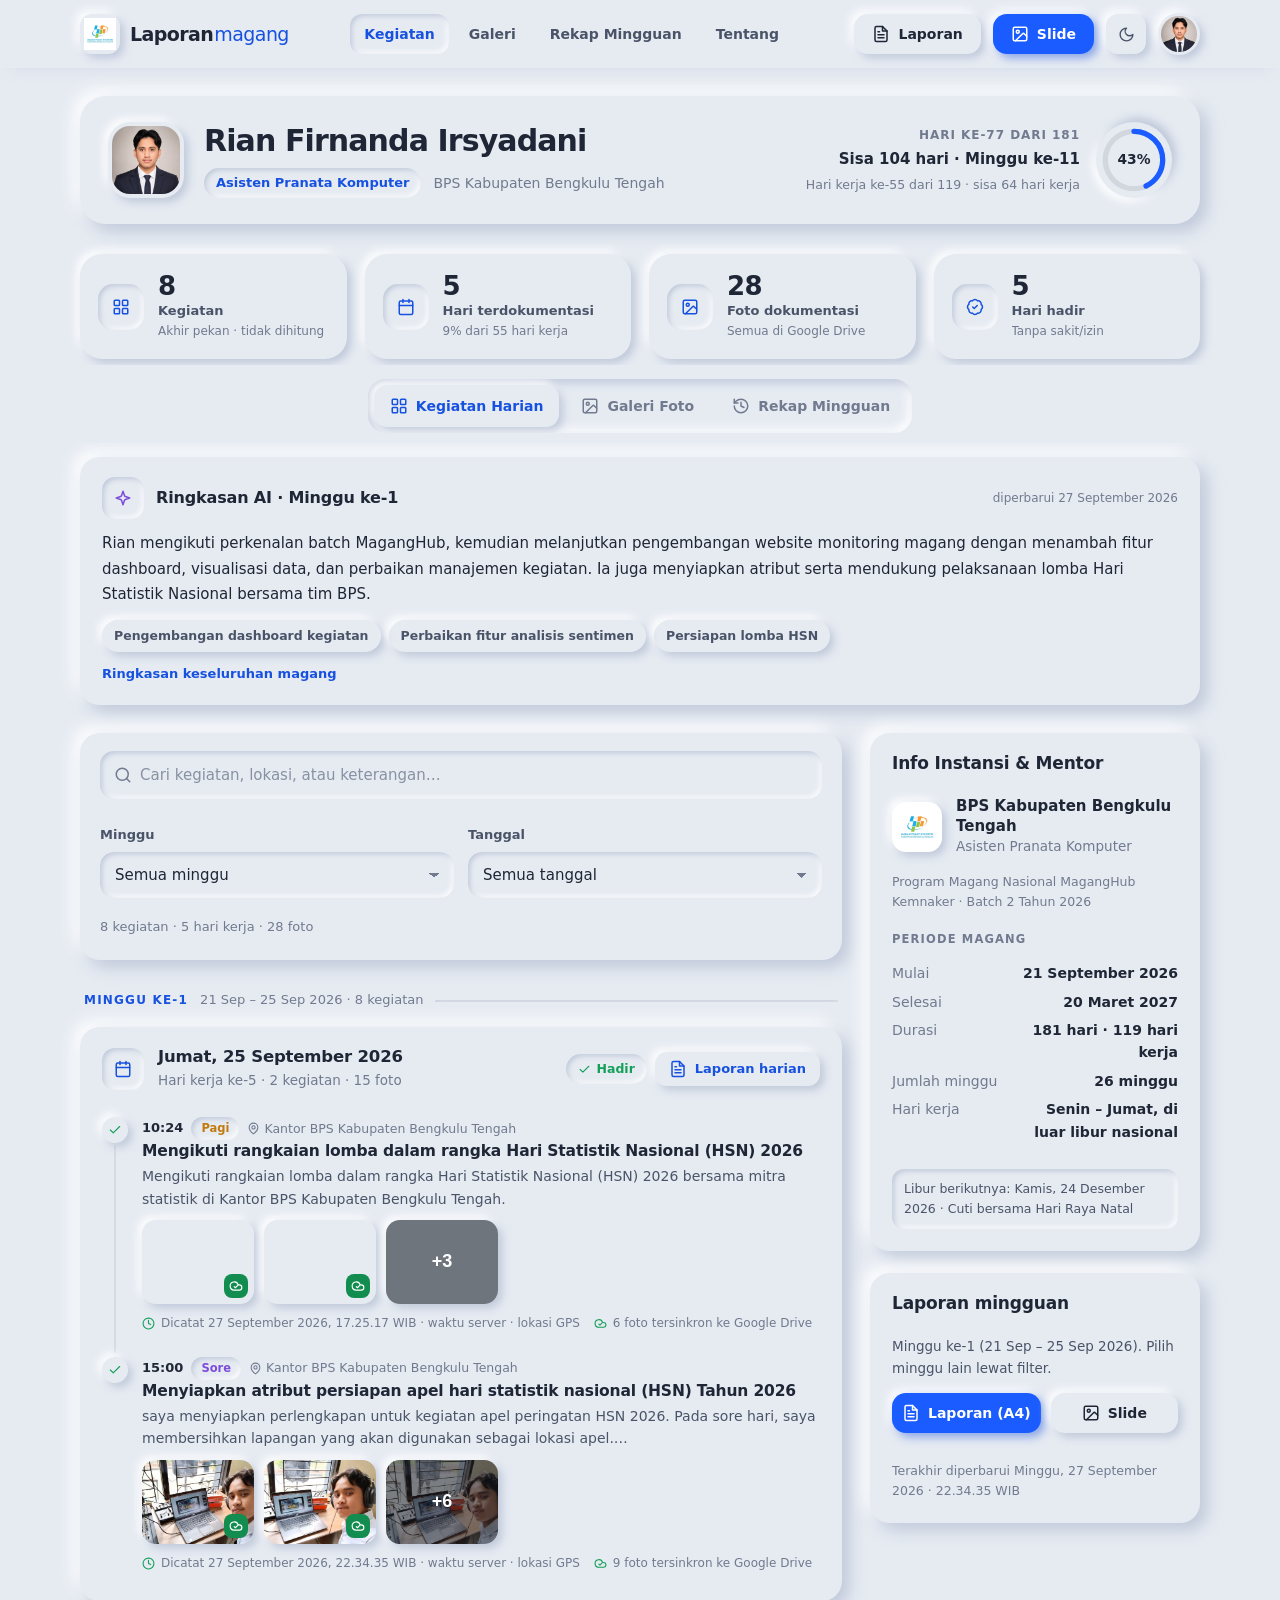
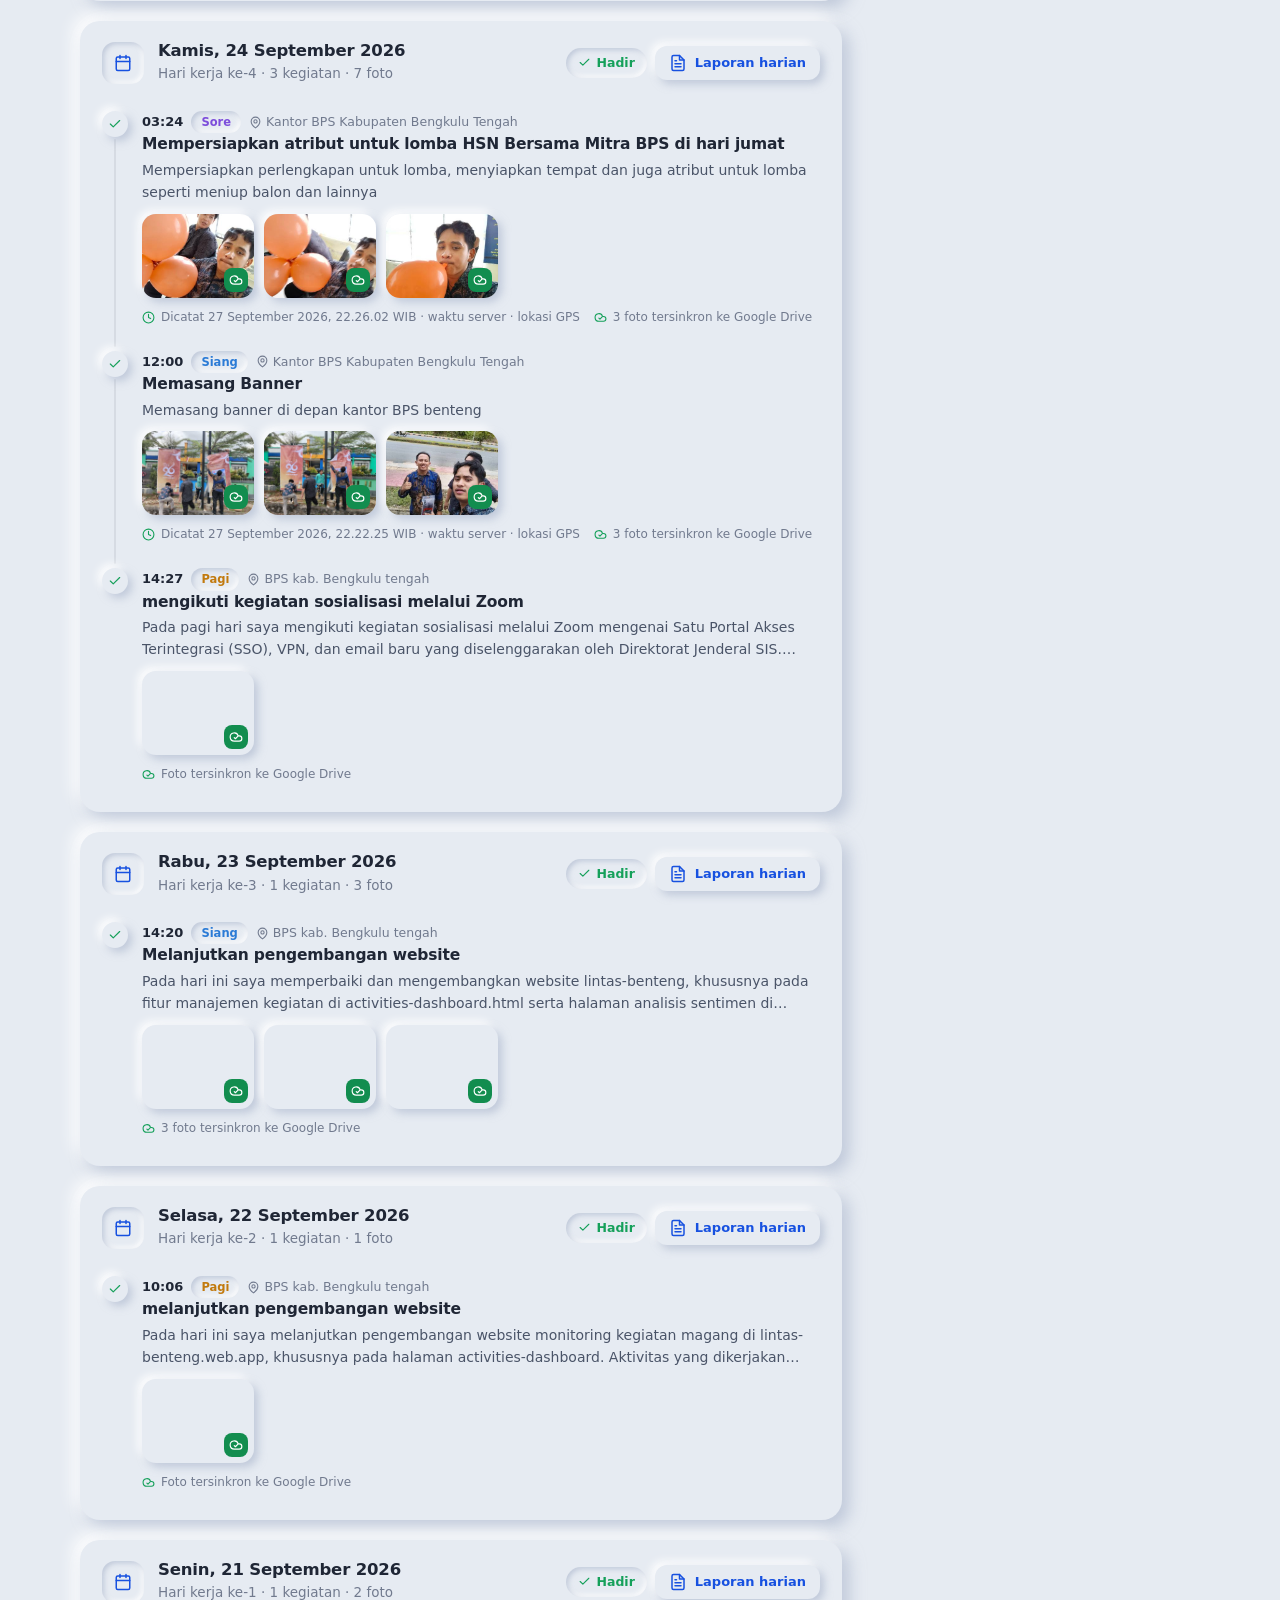
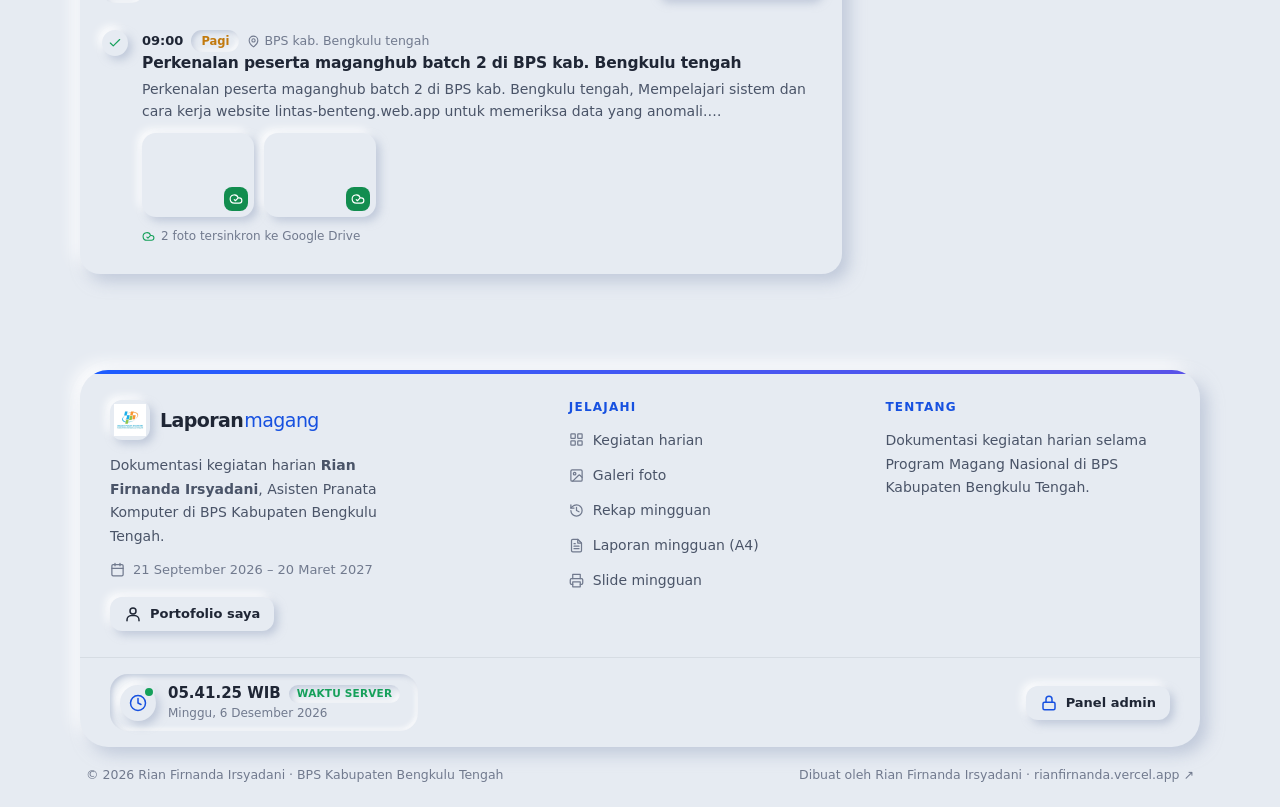
==== commit efbe12e2: "Baris kredit footer bisa diatur dari panel admin - Profil → Footer: tampilkan/sembunyikan baris kred" ====
--- a/index.html
+++ b/index.html
@@ -4,7 +4,7 @@
   <meta charset="utf-8">
   <meta name="viewport" content="width=device-width, initial-scale=1">
   <meta http-equiv="Content-Security-Policy" content="default-src 'self'; script-src 'self'; style-src 'self' https://fonts.googleapis.com; font-src https://fonts.gstatic.com; img-src 'self' data:; connect-src 'self'; object-src 'none'; base-uri 'none'; form-action 'none'">
-  <script src="assets/theme.js?v=31"></script>
+  <script src="assets/theme.js?v=32"></script>
   <meta name="referrer" content="strict-origin-when-cross-origin">
   <title>Laporan Kegiatan Magang</title>
   <meta name="description" content="Dokumentasi kegiatan harian peserta magang.">
@@ -14,7 +14,7 @@
   <link rel="preconnect" href="https://fonts.gstatic.com" crossorigin>
   <link href="https://fonts.googleapis.com/css2?family=Plus+Jakarta+Sans:wght@400;500;600;700;800&display=swap" rel="stylesheet">
   <!-- Setiap CSS/JS diubah, jalankan scripts/naikkan-versi.sh (menaikkan ?v= dan version.json) agar pengunjung otomatis dapat versi terbaru. -->
-  <link rel="stylesheet" href="assets/style.css?v=31">
+  <link rel="stylesheet" href="assets/style.css?v=32">
 </head>
 <body>
   <nav class="navbar" id="top">
@@ -233,7 +233,7 @@
     <button class="lb-nav lb-next" id="lbNext" type="button" aria-label="Berikutnya">›</button>
   </div>
 
-  <script src="assets/common.js?v=31"></script>
-  <script src="assets/app.js?v=31"></script>
+  <script src="assets/common.js?v=32"></script>
+  <script src="assets/app.js?v=32"></script>
 </body>
 </html>
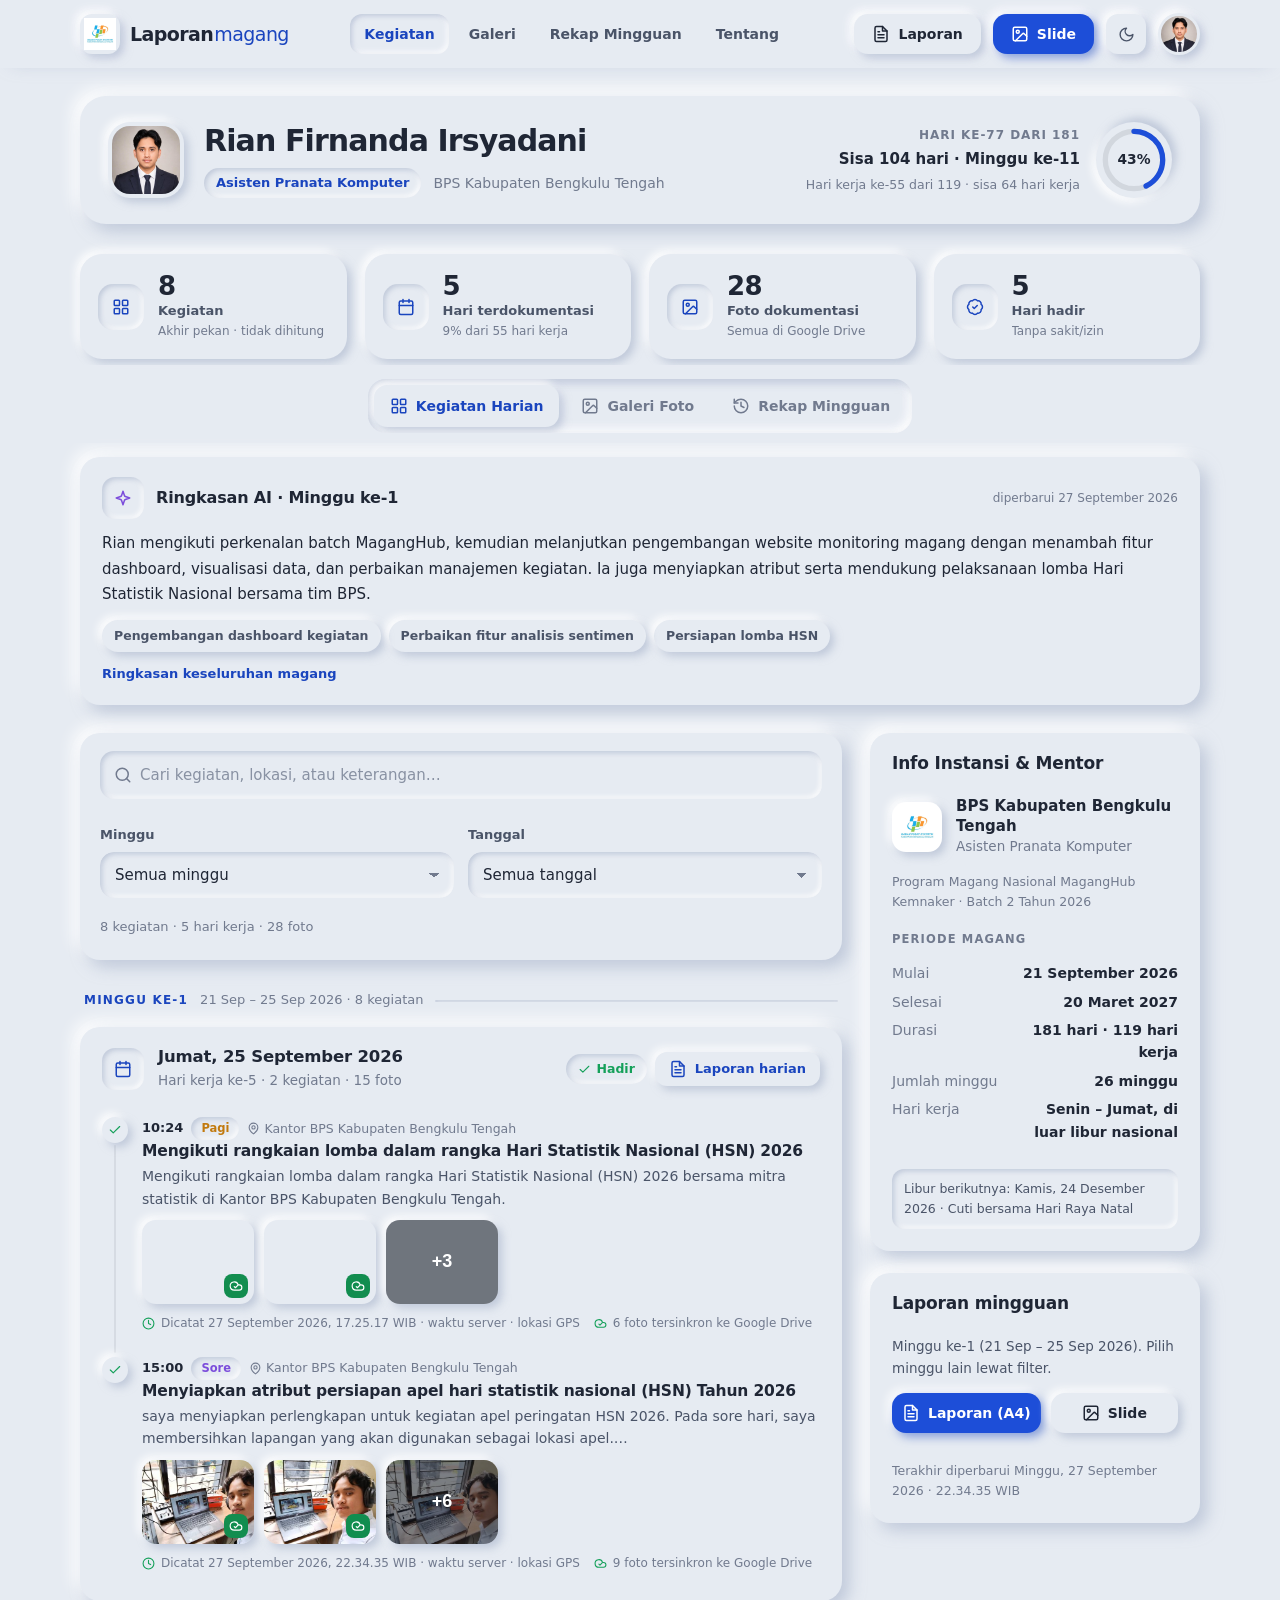
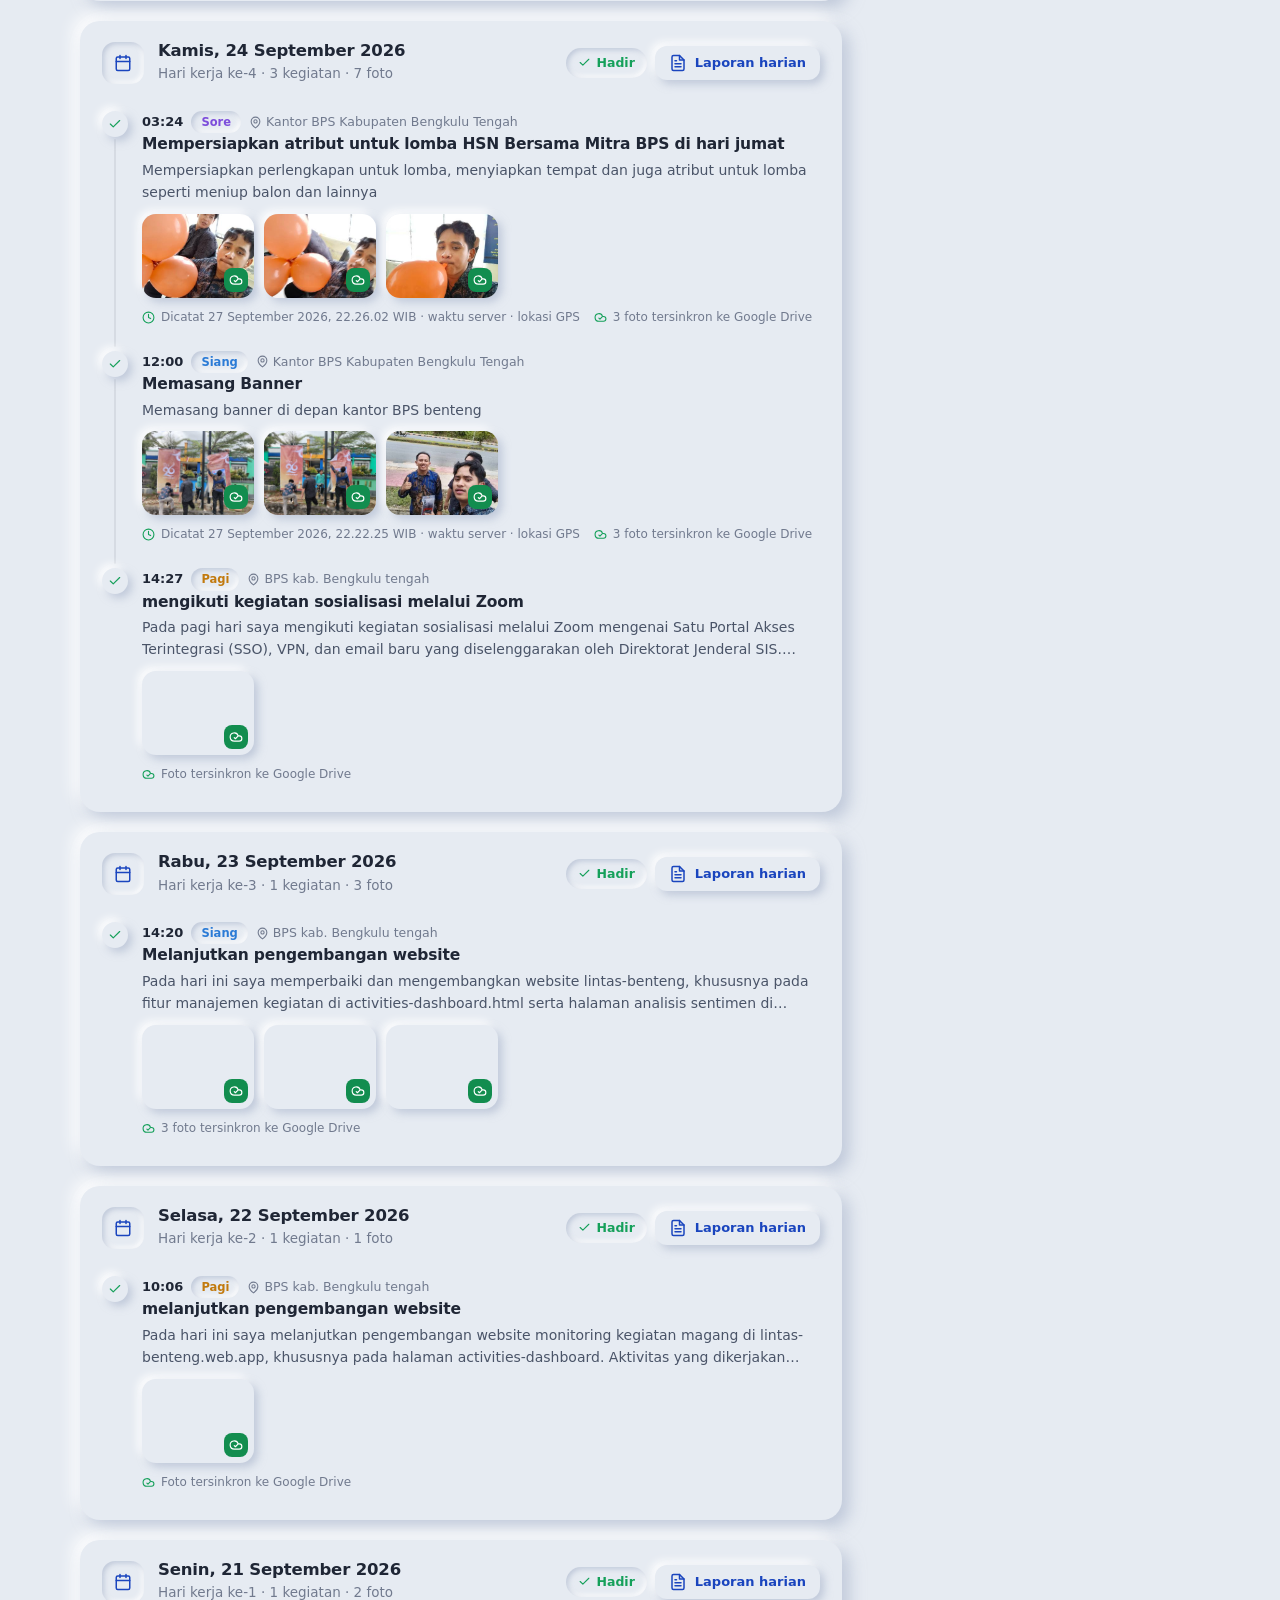
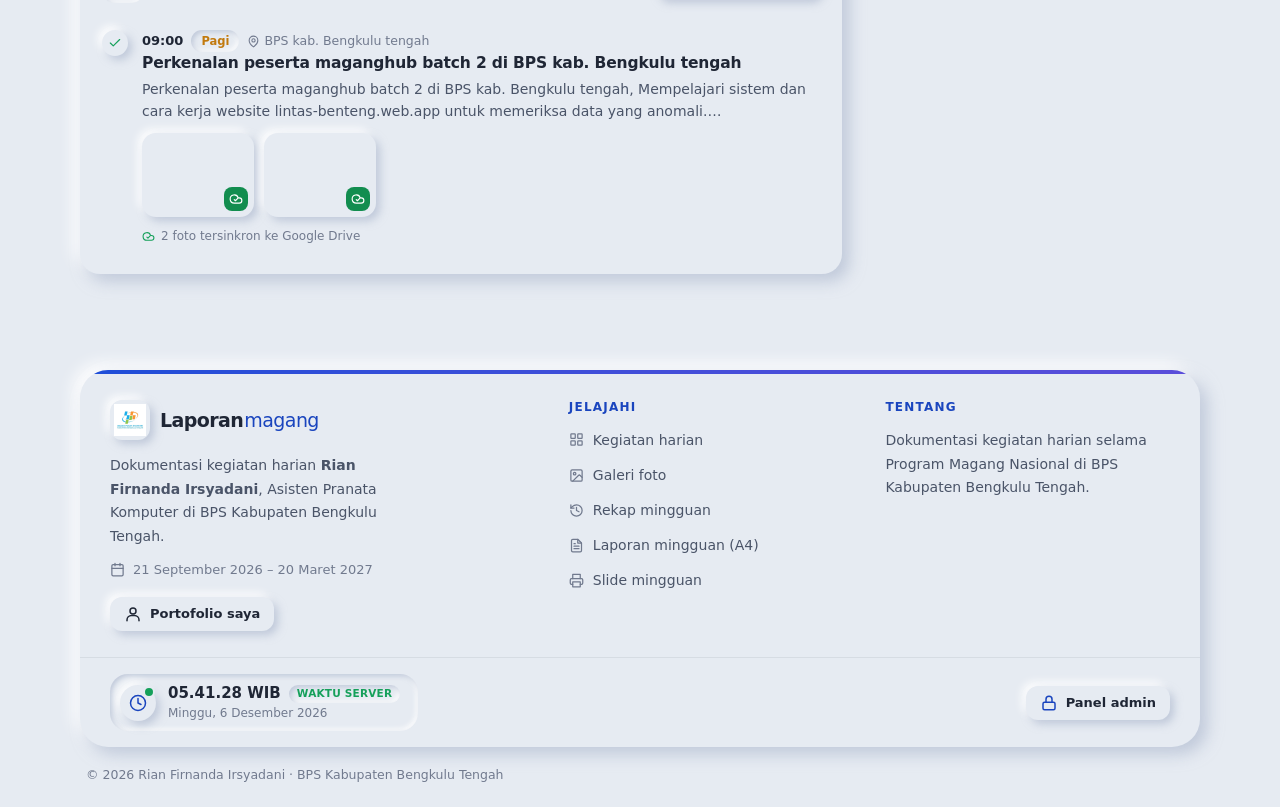
==== commit dd63d4e1: "Kode pasangan untuk menyambungkan Apps Script di perangkat lain - Perangkat yang sudah tersambung me" ====
--- a/index.html
+++ b/index.html
@@ -4,7 +4,7 @@
   <meta charset="utf-8">
   <meta name="viewport" content="width=device-width, initial-scale=1">
   <meta http-equiv="Content-Security-Policy" content="default-src 'self'; script-src 'self'; style-src 'self' https://fonts.googleapis.com; font-src https://fonts.gstatic.com; img-src 'self' data:; connect-src 'self'; object-src 'none'; base-uri 'none'; form-action 'none'">
-  <script src="assets/theme.js?v=32"></script>
+  <script src="assets/theme.js?v=33"></script>
   <meta name="referrer" content="strict-origin-when-cross-origin">
   <title>Laporan Kegiatan Magang</title>
   <meta name="description" content="Dokumentasi kegiatan harian peserta magang.">
@@ -14,7 +14,7 @@
   <link rel="preconnect" href="https://fonts.gstatic.com" crossorigin>
   <link href="https://fonts.googleapis.com/css2?family=Plus+Jakarta+Sans:wght@400;500;600;700;800&display=swap" rel="stylesheet">
   <!-- Setiap CSS/JS diubah, jalankan scripts/naikkan-versi.sh (menaikkan ?v= dan version.json) agar pengunjung otomatis dapat versi terbaru. -->
-  <link rel="stylesheet" href="assets/style.css?v=32">
+  <link rel="stylesheet" href="assets/style.css?v=33">
 </head>
 <body>
   <nav class="navbar" id="top">
@@ -233,7 +233,7 @@
     <button class="lb-nav lb-next" id="lbNext" type="button" aria-label="Berikutnya">›</button>
   </div>
 
-  <script src="assets/common.js?v=32"></script>
-  <script src="assets/app.js?v=32"></script>
+  <script src="assets/common.js?v=33"></script>
+  <script src="assets/app.js?v=33"></script>
 </body>
 </html>
--- a/assets/style.css
+++ b/assets/style.css
@@ -696,3 +696,12 @@
 @media (max-width: 480px) {
   body.admin .brand-text, body.admin .brand-tag { display: none; }
 }
+
+/* ---------- Kode pasangan Apps Script ---------- */
+.pair-box { padding: 14px; border-radius: 14px; box-shadow: var(--inset-sm); margin-bottom: 14px; display: flex; flex-direction: column; gap: 10px; font-size: 14px; }
+.pair-box p { margin: 0; line-height: 1.55; color: var(--ink-2); }
+#pairRecv { box-shadow: var(--inset-sm), inset 0 0 0 2px color-mix(in srgb, #f59e0b 45%, transparent); }
+.pair-code { display: flex; flex-direction: column; align-items: center; gap: 4px; padding: 12px; border-radius: 12px; box-shadow: var(--raised-sm); text-align: center; }
+.pair-code strong { font: 800 26px/1.2 ui-monospace, SFMono-Regular, Menlo, monospace; letter-spacing: .12em; color: var(--accent-ink); }
+.pair-code small { color: var(--muted); font-size: 12.5px; }
+#pairInput { font-family: ui-monospace, SFMono-Regular, Menlo, monospace; letter-spacing: .08em; text-transform: uppercase; }
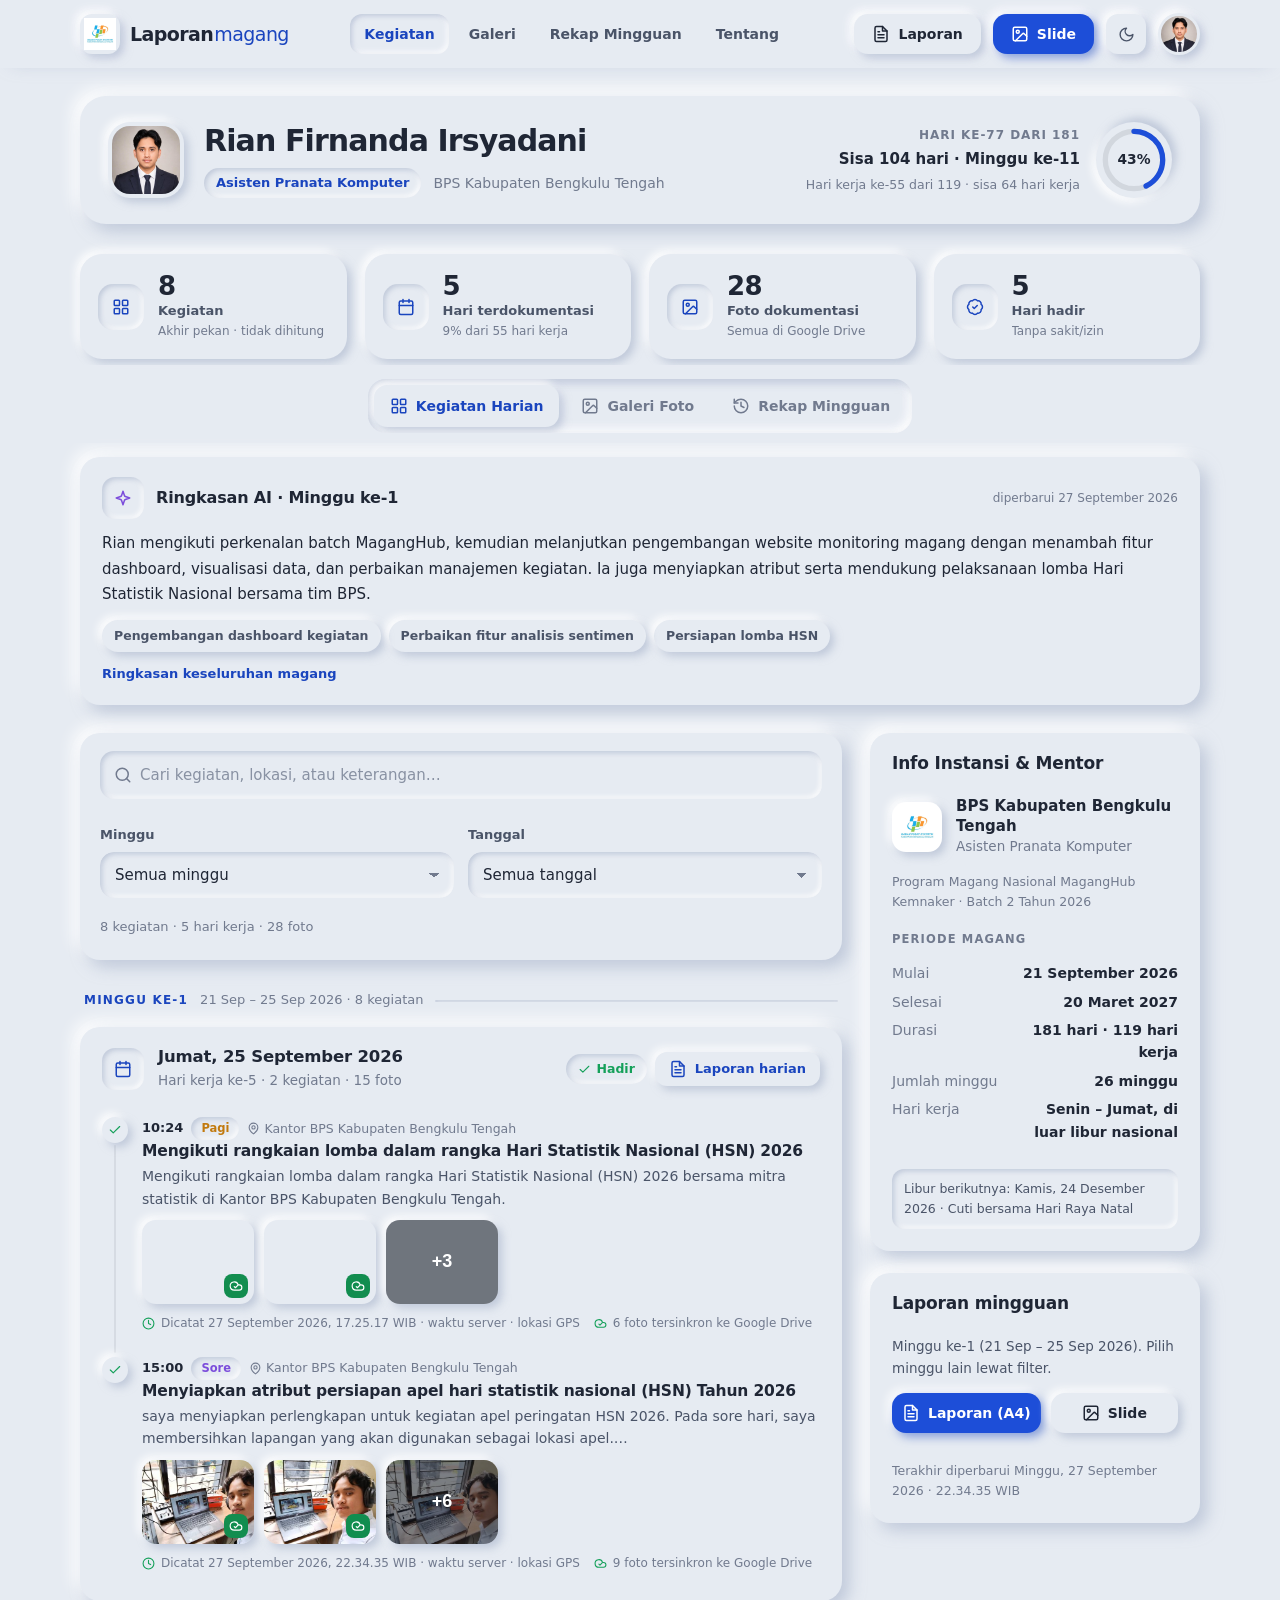
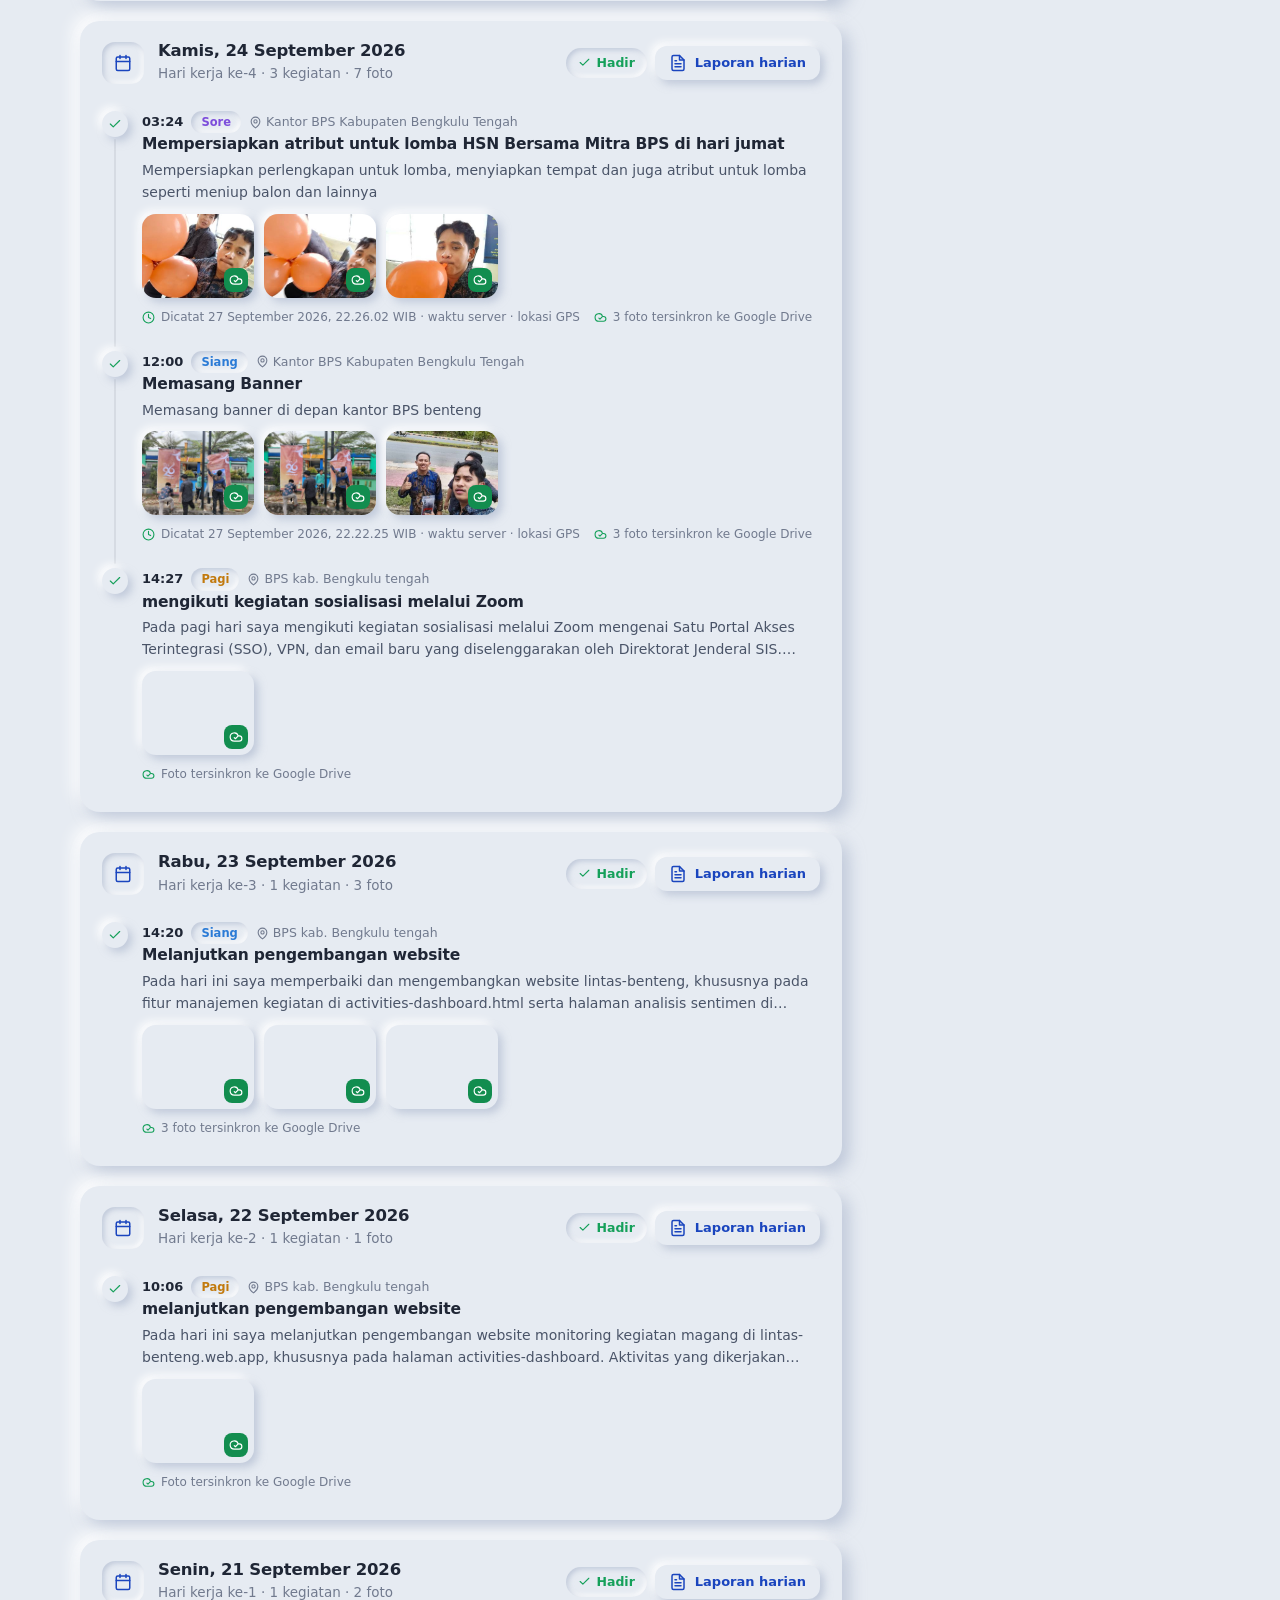
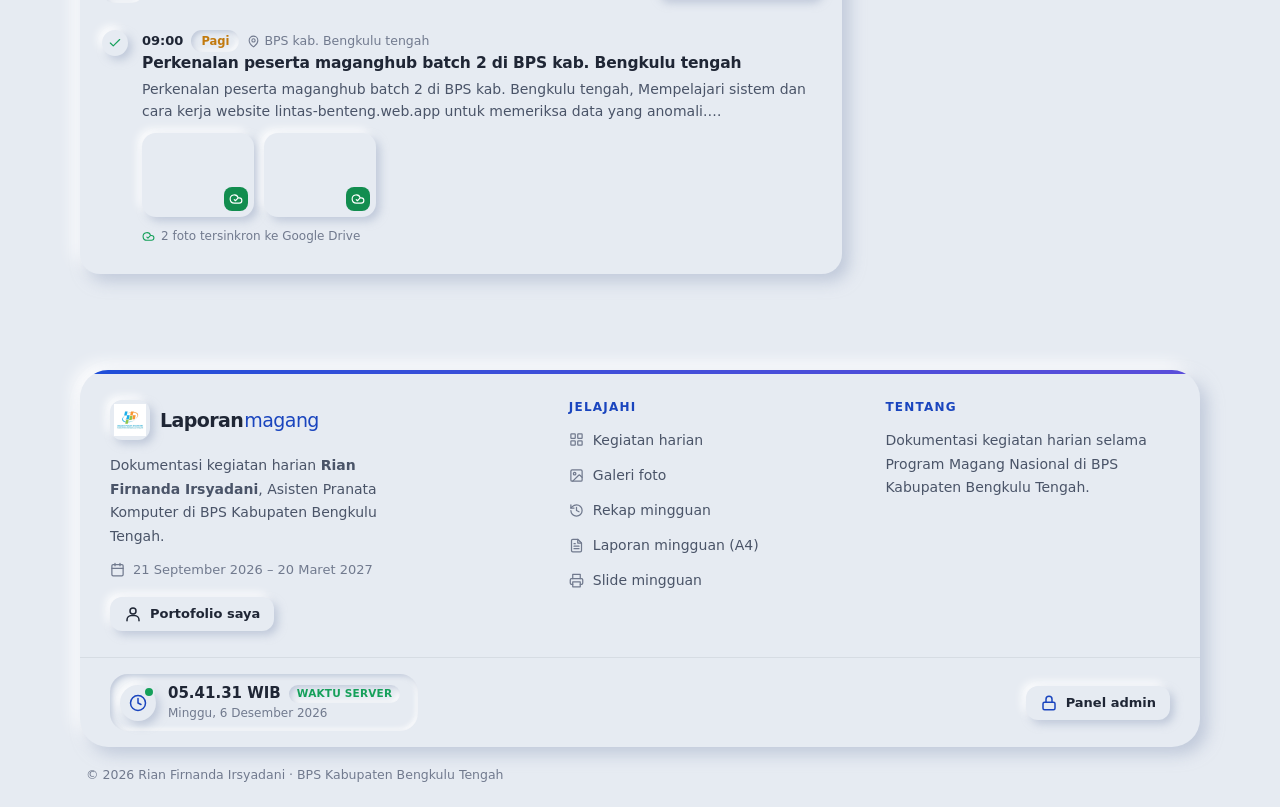
==== commit d8f23f52: "Kolom kendala laporan harian tidak pernah kosong atau "-" - Form kegiatan punya isian "Kendala" (ops" ====
--- a/index.html
+++ b/index.html
@@ -4,7 +4,7 @@
   <meta charset="utf-8">
   <meta name="viewport" content="width=device-width, initial-scale=1">
   <meta http-equiv="Content-Security-Policy" content="default-src 'self'; script-src 'self'; style-src 'self' https://fonts.googleapis.com; font-src https://fonts.gstatic.com; img-src 'self' data:; connect-src 'self'; object-src 'none'; base-uri 'none'; form-action 'none'">
-  <script src="assets/theme.js?v=33"></script>
+  <script src="assets/theme.js?v=34"></script>
   <meta name="referrer" content="strict-origin-when-cross-origin">
   <title>Laporan Kegiatan Magang</title>
   <meta name="description" content="Dokumentasi kegiatan harian peserta magang.">
@@ -14,7 +14,7 @@
   <link rel="preconnect" href="https://fonts.gstatic.com" crossorigin>
   <link href="https://fonts.googleapis.com/css2?family=Plus+Jakarta+Sans:wght@400;500;600;700;800&display=swap" rel="stylesheet">
   <!-- Setiap CSS/JS diubah, jalankan scripts/naikkan-versi.sh (menaikkan ?v= dan version.json) agar pengunjung otomatis dapat versi terbaru. -->
-  <link rel="stylesheet" href="assets/style.css?v=33">
+  <link rel="stylesheet" href="assets/style.css?v=34">
 </head>
 <body>
   <nav class="navbar" id="top">
@@ -233,7 +233,7 @@
     <button class="lb-nav lb-next" id="lbNext" type="button" aria-label="Berikutnya">›</button>
   </div>
 
-  <script src="assets/common.js?v=33"></script>
-  <script src="assets/app.js?v=33"></script>
+  <script src="assets/common.js?v=34"></script>
+  <script src="assets/app.js?v=34"></script>
 </body>
 </html>
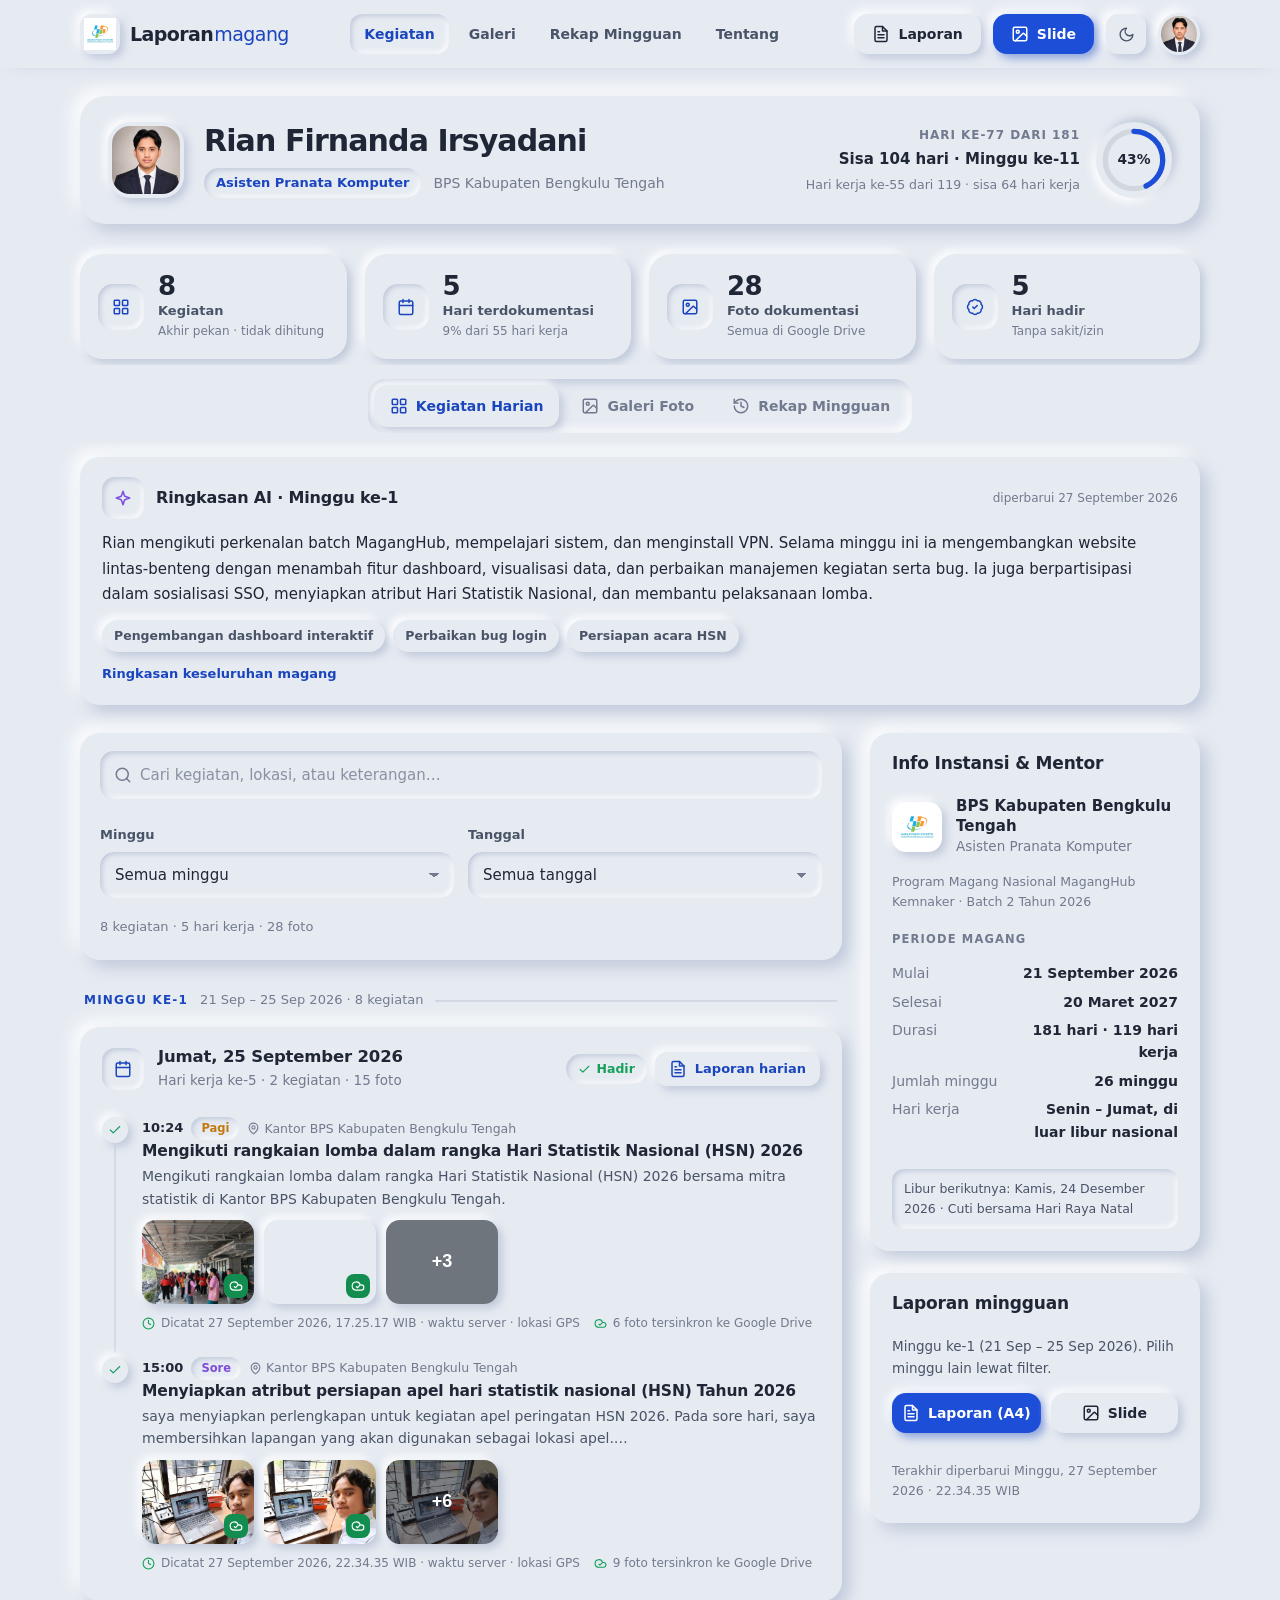
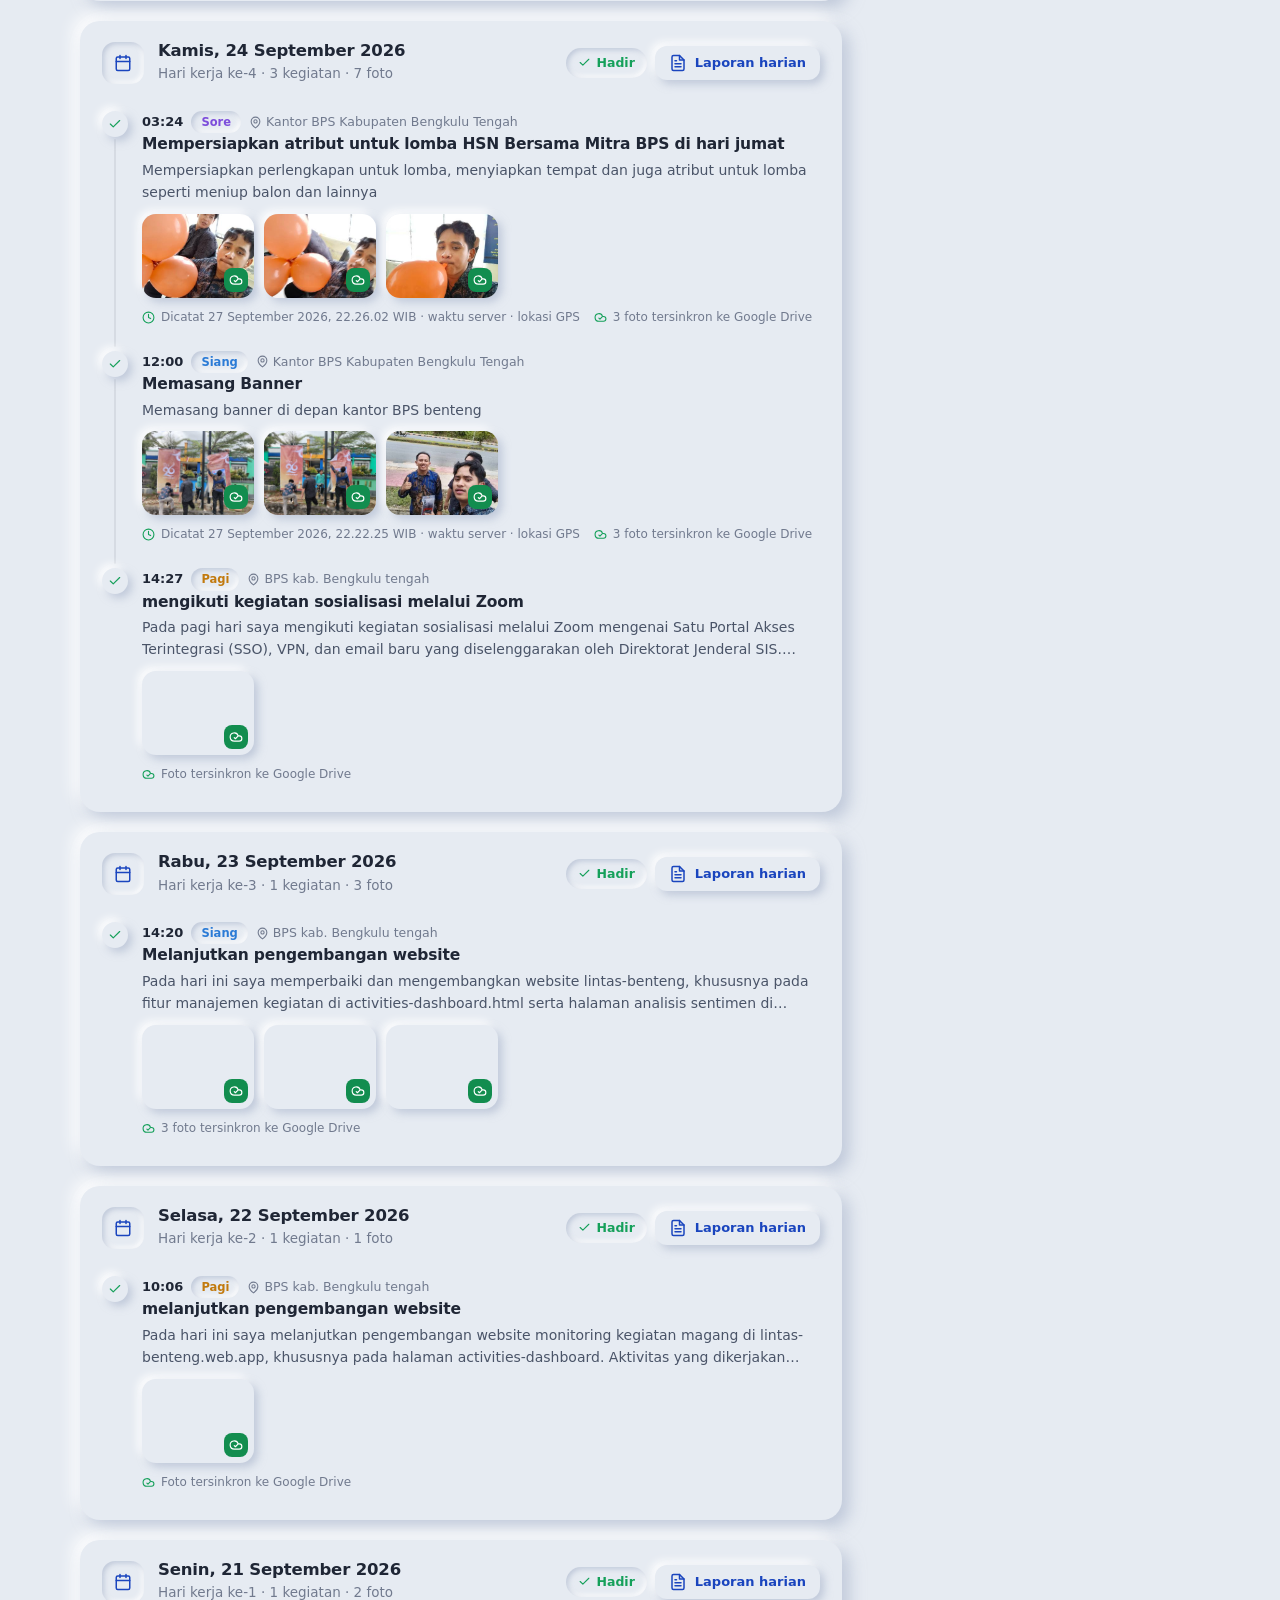
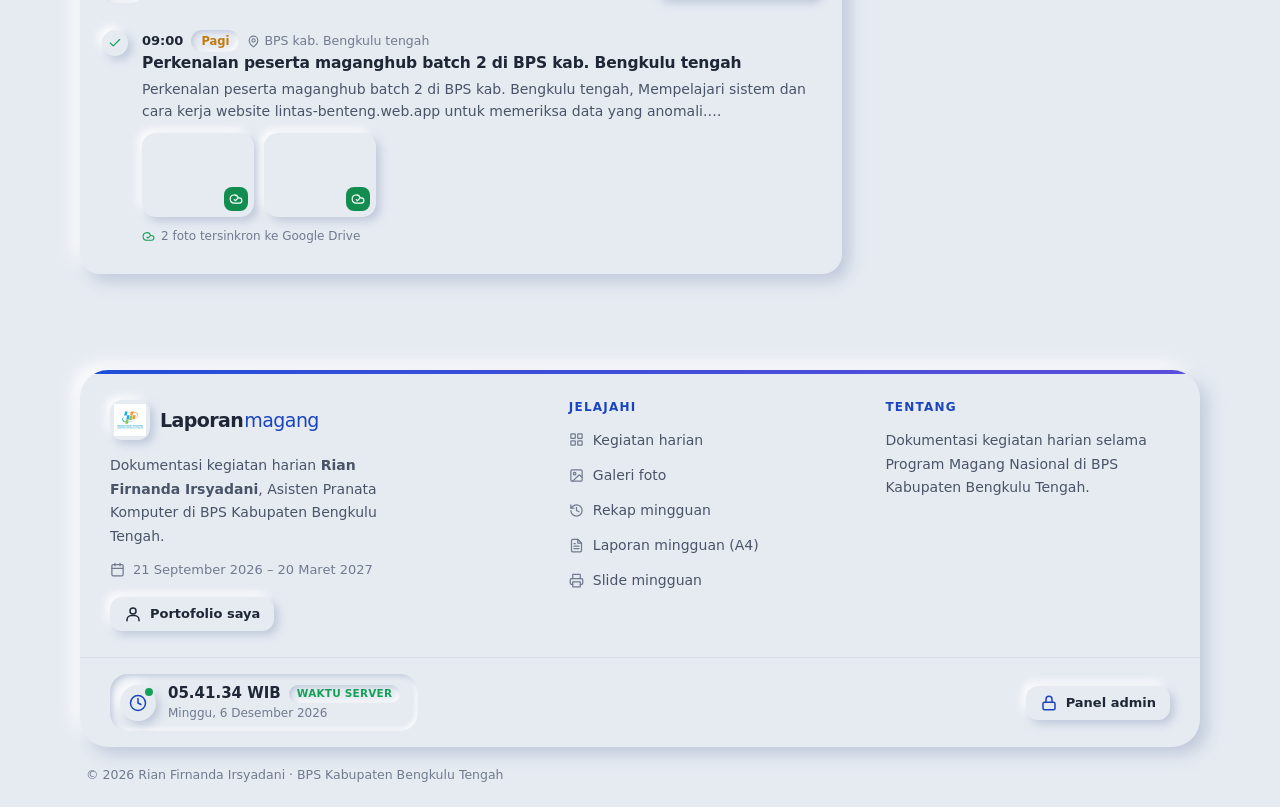
==== commit fc525006: "Kendala laporan harian: hanya masalah, dan penjelasan singkat bila tidak ada kendala Co-Authored-By:" ====
--- a/index.html
+++ b/index.html
@@ -4,7 +4,7 @@
   <meta charset="utf-8">
   <meta name="viewport" content="width=device-width, initial-scale=1">
   <meta http-equiv="Content-Security-Policy" content="default-src 'self'; script-src 'self'; style-src 'self' https://fonts.googleapis.com; font-src https://fonts.gstatic.com; img-src 'self' data:; connect-src 'self'; object-src 'none'; base-uri 'none'; form-action 'none'">
-  <script src="assets/theme.js?v=34"></script>
+  <script src="assets/theme.js?v=35"></script>
   <meta name="referrer" content="strict-origin-when-cross-origin">
   <title>Laporan Kegiatan Magang</title>
   <meta name="description" content="Dokumentasi kegiatan harian peserta magang.">
@@ -14,7 +14,7 @@
   <link rel="preconnect" href="https://fonts.gstatic.com" crossorigin>
   <link href="https://fonts.googleapis.com/css2?family=Plus+Jakarta+Sans:wght@400;500;600;700;800&display=swap" rel="stylesheet">
   <!-- Setiap CSS/JS diubah, jalankan scripts/naikkan-versi.sh (menaikkan ?v= dan version.json) agar pengunjung otomatis dapat versi terbaru. -->
-  <link rel="stylesheet" href="assets/style.css?v=34">
+  <link rel="stylesheet" href="assets/style.css?v=35">
 </head>
 <body>
   <nav class="navbar" id="top">
@@ -233,7 +233,7 @@
     <button class="lb-nav lb-next" id="lbNext" type="button" aria-label="Berikutnya">›</button>
   </div>
 
-  <script src="assets/common.js?v=34"></script>
-  <script src="assets/app.js?v=34"></script>
+  <script src="assets/common.js?v=35"></script>
+  <script src="assets/app.js?v=35"></script>
 </body>
 </html>
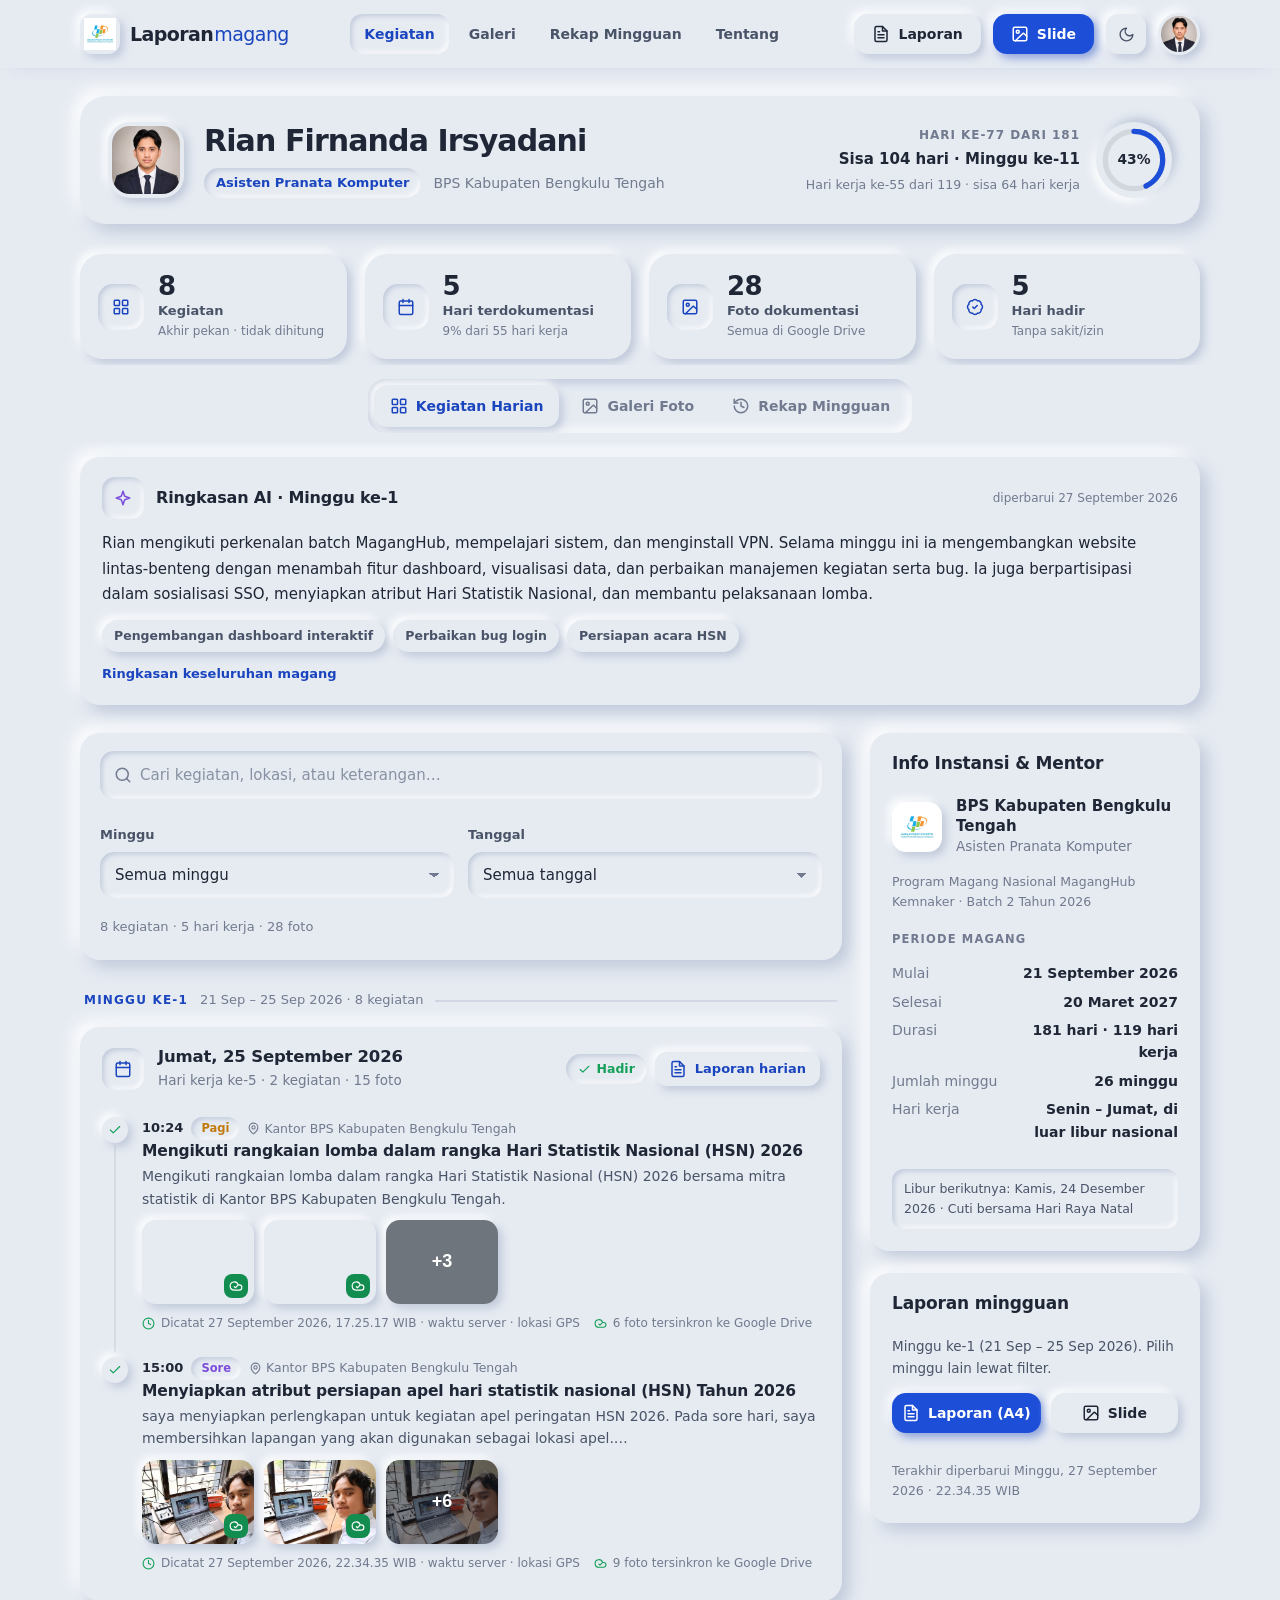
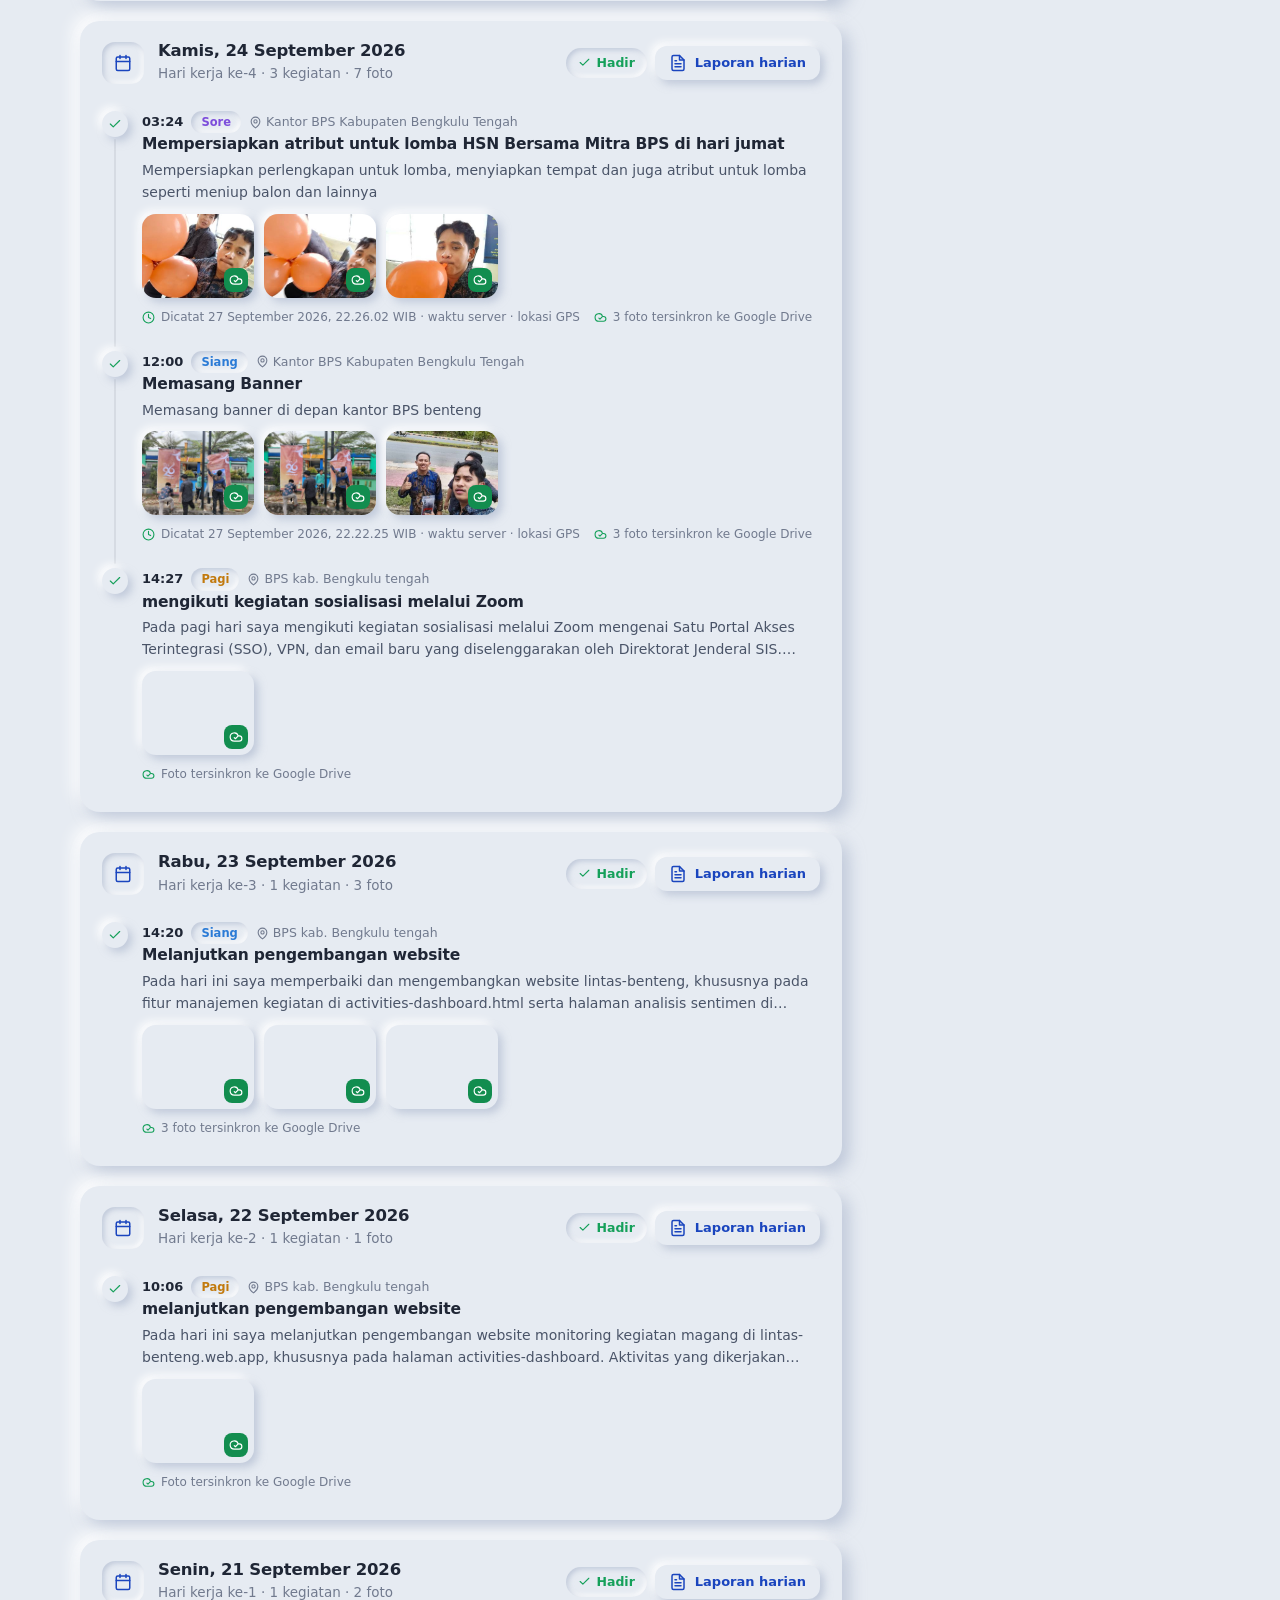
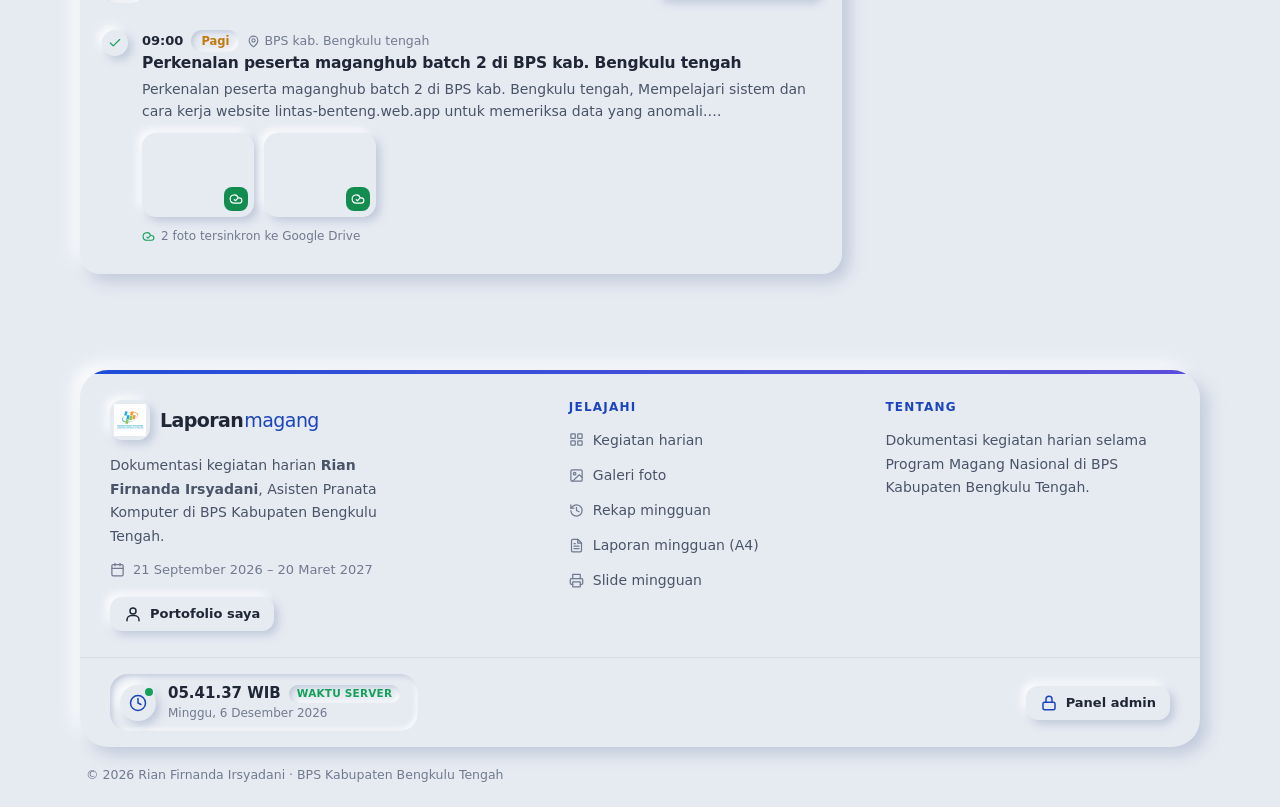
==== commit 714978c4: "Tampilan HP: tab admin selalu muat dan teks status keamanan tidak menembus kartu Co-Authored-By: Cla" ====
--- a/index.html
+++ b/index.html
@@ -4,7 +4,7 @@
   <meta charset="utf-8">
   <meta name="viewport" content="width=device-width, initial-scale=1">
   <meta http-equiv="Content-Security-Policy" content="default-src 'self'; script-src 'self'; style-src 'self' https://fonts.googleapis.com; font-src https://fonts.gstatic.com; img-src 'self' data:; connect-src 'self'; object-src 'none'; base-uri 'none'; form-action 'none'">
-  <script src="assets/theme.js?v=35"></script>
+  <script src="assets/theme.js?v=36"></script>
   <meta name="referrer" content="strict-origin-when-cross-origin">
   <title>Laporan Kegiatan Magang</title>
   <meta name="description" content="Dokumentasi kegiatan harian peserta magang.">
@@ -14,7 +14,7 @@
   <link rel="preconnect" href="https://fonts.gstatic.com" crossorigin>
   <link href="https://fonts.googleapis.com/css2?family=Plus+Jakarta+Sans:wght@400;500;600;700;800&display=swap" rel="stylesheet">
   <!-- Setiap CSS/JS diubah, jalankan scripts/naikkan-versi.sh (menaikkan ?v= dan version.json) agar pengunjung otomatis dapat versi terbaru. -->
-  <link rel="stylesheet" href="assets/style.css?v=35">
+  <link rel="stylesheet" href="assets/style.css?v=36">
 </head>
 <body>
   <nav class="navbar" id="top">
@@ -233,7 +233,7 @@
     <button class="lb-nav lb-next" id="lbNext" type="button" aria-label="Berikutnya">›</button>
   </div>
 
-  <script src="assets/common.js?v=35"></script>
-  <script src="assets/app.js?v=35"></script>
+  <script src="assets/common.js?v=36"></script>
+  <script src="assets/app.js?v=36"></script>
 </body>
 </html>
--- a/assets/style.css
+++ b/assets/style.css
@@ -705,3 +705,16 @@
 .pair-code strong { font: 800 26px/1.2 ui-monospace, SFMono-Regular, Menlo, monospace; letter-spacing: .12em; color: var(--accent-ink); }
 .pair-code small { color: var(--muted); font-size: 12.5px; }
 #pairInput { font-family: ui-monospace, SFMono-Regular, Menlo, monospace; letter-spacing: .08em; text-transform: uppercase; }
+
+/* ---------- Presisi tampilan HP ---------- */
+.kv dt, .kv dd { min-width: 0; overflow-wrap: anywhere; }
+@media (max-width: 600px) {
+  /* Label di atas nilai agar teks panjang (nama repo, dsb.) tidak menembus kartu. */
+  .kv-wide { grid-template-columns: minmax(0, 1fr); gap: 2px; }
+  .kv-wide dt { font-size: 12.5px; margin-top: 10px; }
+  .kv-wide dt:first-child { margin-top: 0; }
+  /* Tab panel admin: empat tab selalu muat, ikon di atas label (tanpa geser). */
+  body.admin .tabbar-inner { display: grid; grid-template-columns: repeat(4, minmax(0, 1fr)); width: auto; max-width: none; overflow: visible; gap: 4px; }
+  body.admin .tabbar-item { flex-direction: column; justify-content: center; gap: 3px; padding: 8px 2px; font-size: 11.5px; line-height: 1.2; text-align: center; white-space: nowrap; }
+  body.admin .tabbar-item .ic { width: 19px; height: 19px; }
+}
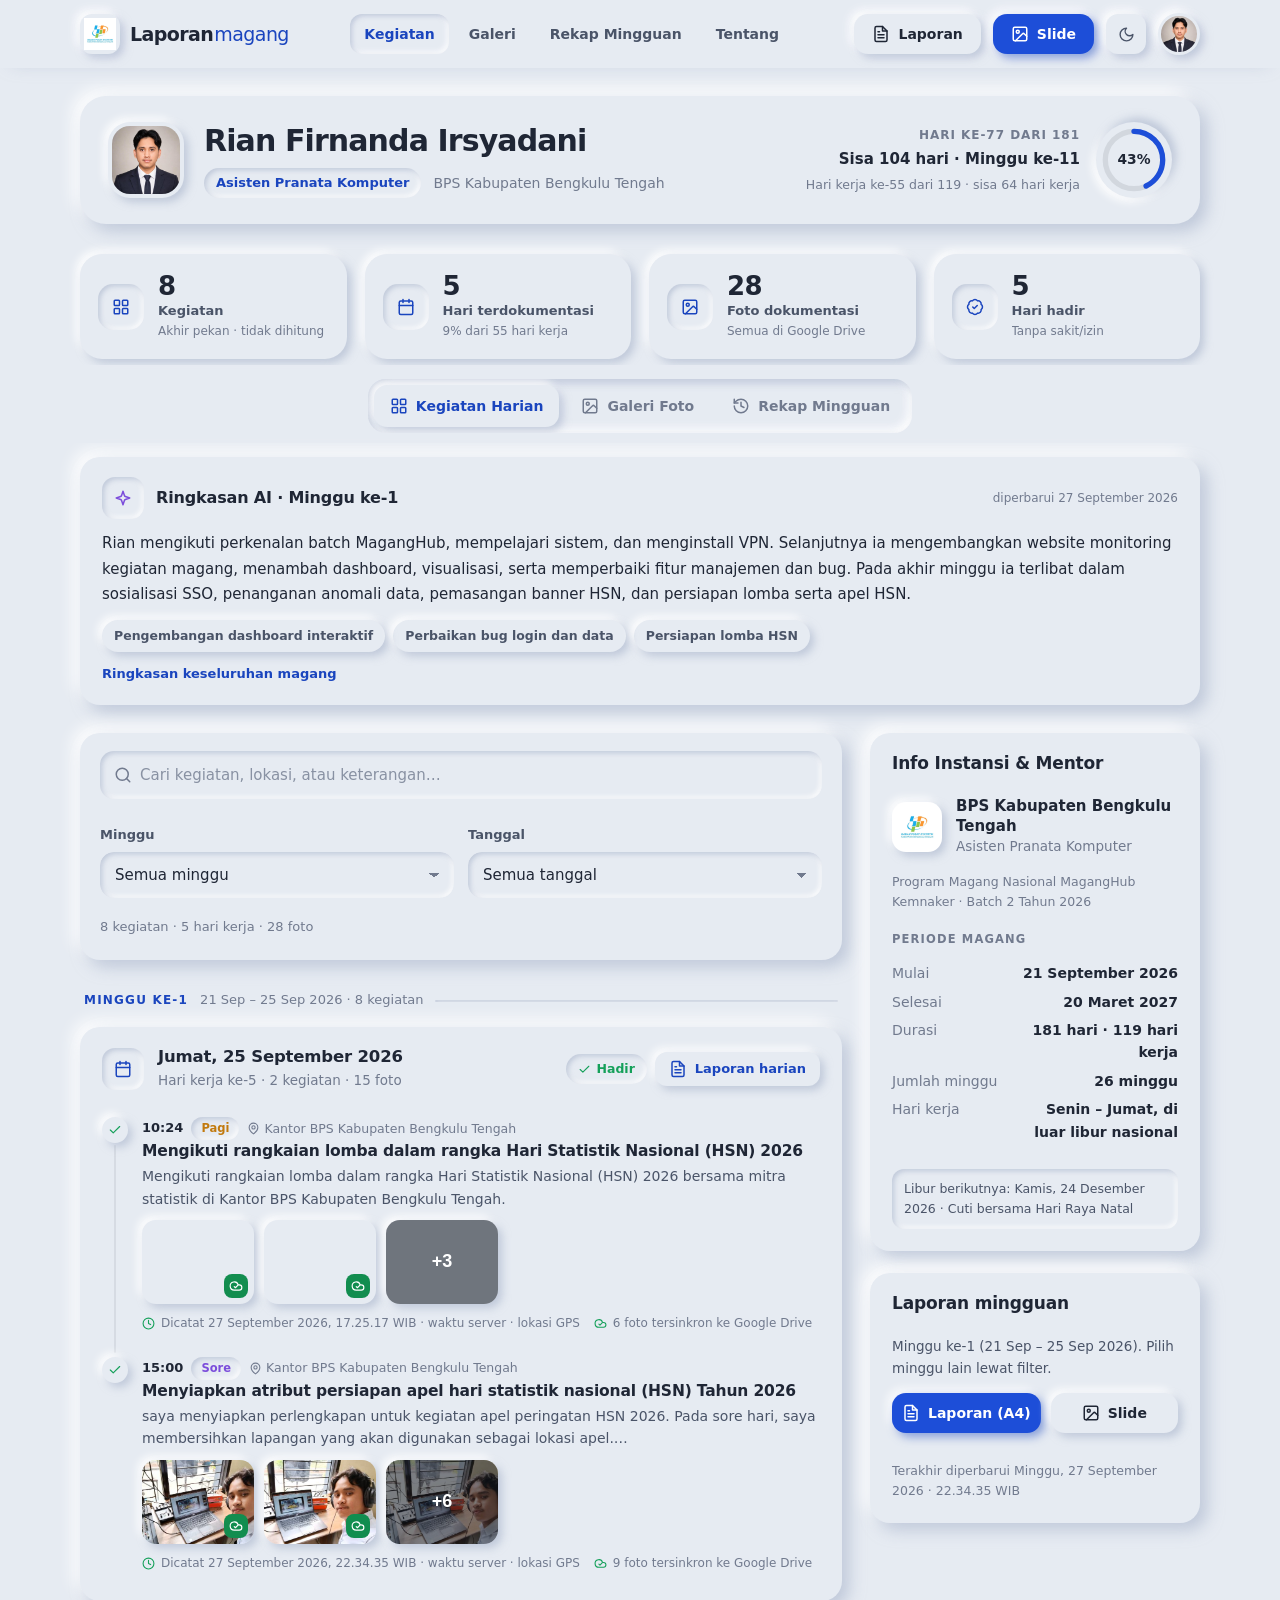
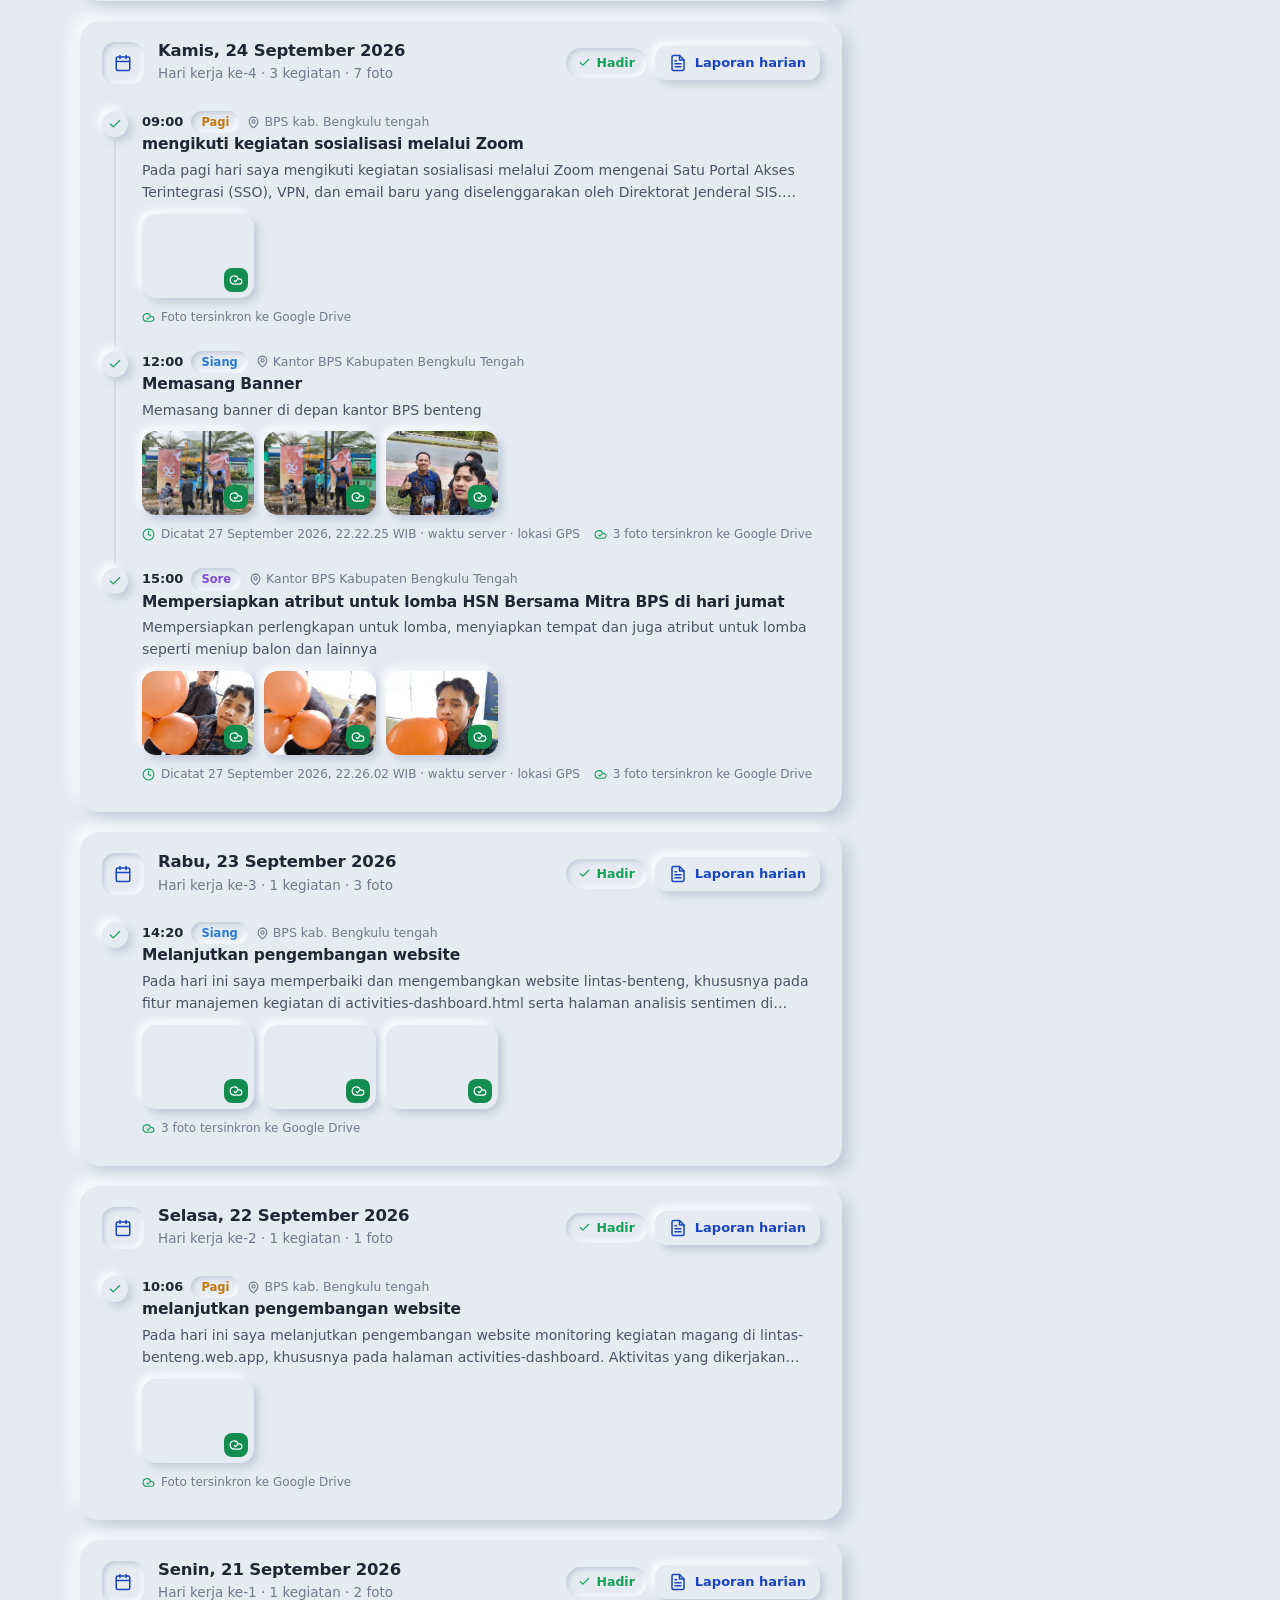
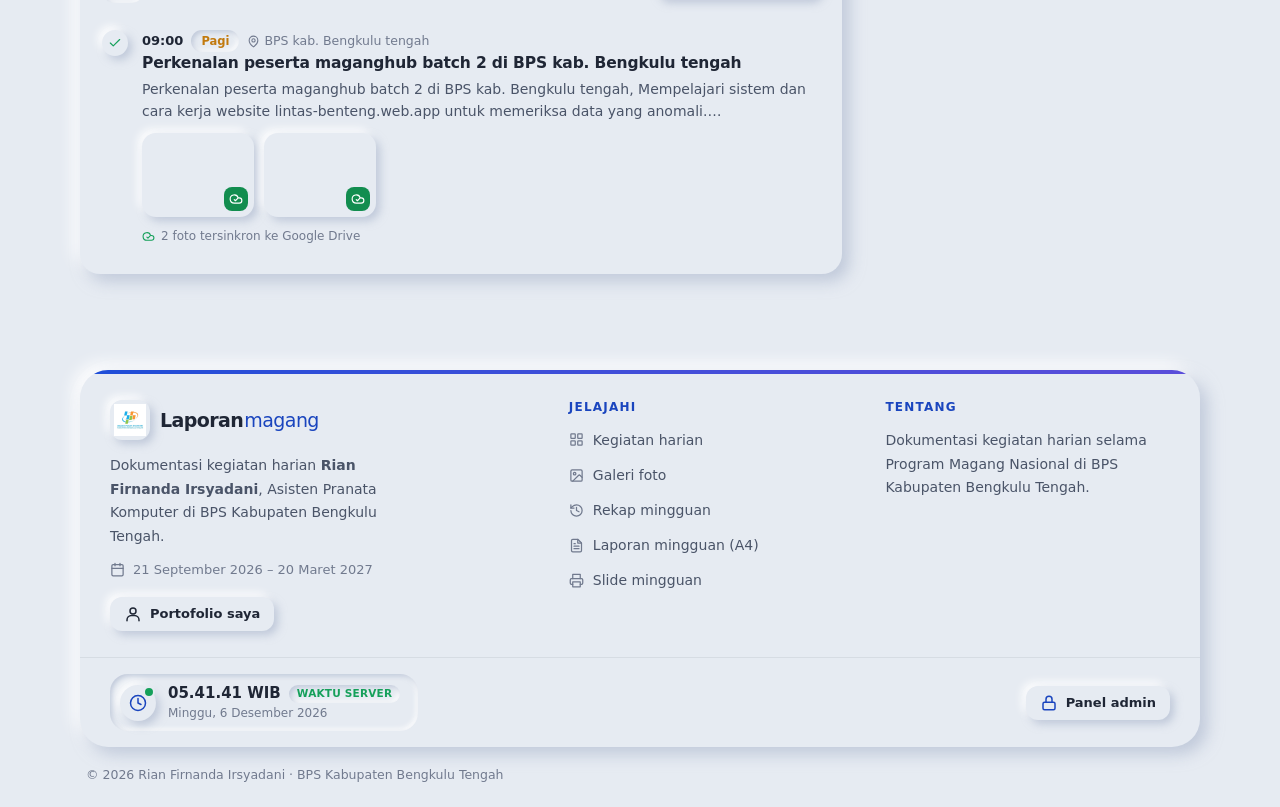
==== commit 374227e2: "Label laporan harian mengikuti monev MagangHub: Uraian Aktivitas, Pembelajaran yang Diperoleh, Kenda" ====
--- a/index.html
+++ b/index.html
@@ -4,7 +4,7 @@
   <meta charset="utf-8">
   <meta name="viewport" content="width=device-width, initial-scale=1">
   <meta http-equiv="Content-Security-Policy" content="default-src 'self'; script-src 'self'; style-src 'self' https://fonts.googleapis.com; font-src https://fonts.gstatic.com; img-src 'self' data:; connect-src 'self'; object-src 'none'; base-uri 'none'; form-action 'none'">
-  <script src="assets/theme.js?v=36"></script>
+  <script src="assets/theme.js?v=37"></script>
   <meta name="referrer" content="strict-origin-when-cross-origin">
   <title>Laporan Kegiatan Magang</title>
   <meta name="description" content="Dokumentasi kegiatan harian peserta magang.">
@@ -14,7 +14,7 @@
   <link rel="preconnect" href="https://fonts.gstatic.com" crossorigin>
   <link href="https://fonts.googleapis.com/css2?family=Plus+Jakarta+Sans:wght@400;500;600;700;800&display=swap" rel="stylesheet">
   <!-- Setiap CSS/JS diubah, jalankan scripts/naikkan-versi.sh (menaikkan ?v= dan version.json) agar pengunjung otomatis dapat versi terbaru. -->
-  <link rel="stylesheet" href="assets/style.css?v=36">
+  <link rel="stylesheet" href="assets/style.css?v=37">
 </head>
 <body>
   <nav class="navbar" id="top">
@@ -233,7 +233,7 @@
     <button class="lb-nav lb-next" id="lbNext" type="button" aria-label="Berikutnya">›</button>
   </div>
 
-  <script src="assets/common.js?v=36"></script>
-  <script src="assets/app.js?v=36"></script>
+  <script src="assets/common.js?v=37"></script>
+  <script src="assets/app.js?v=37"></script>
 </body>
 </html>
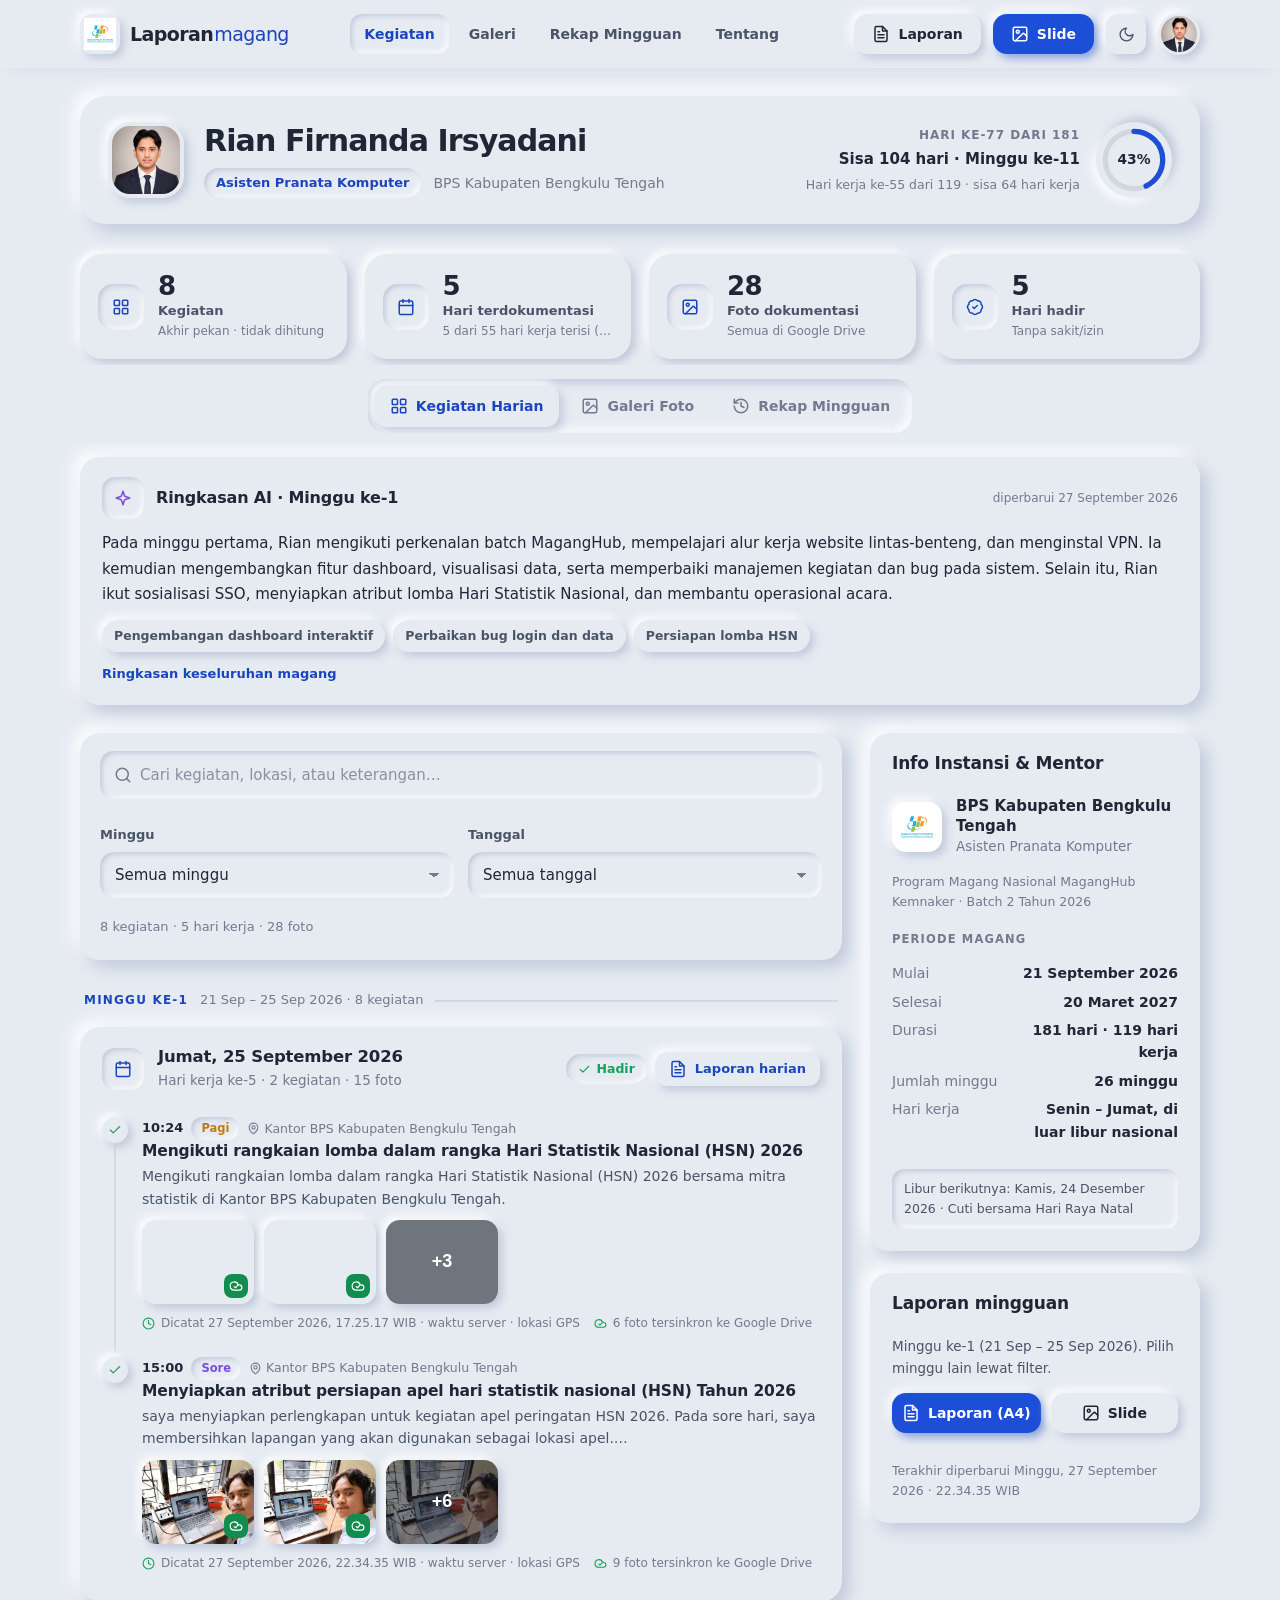
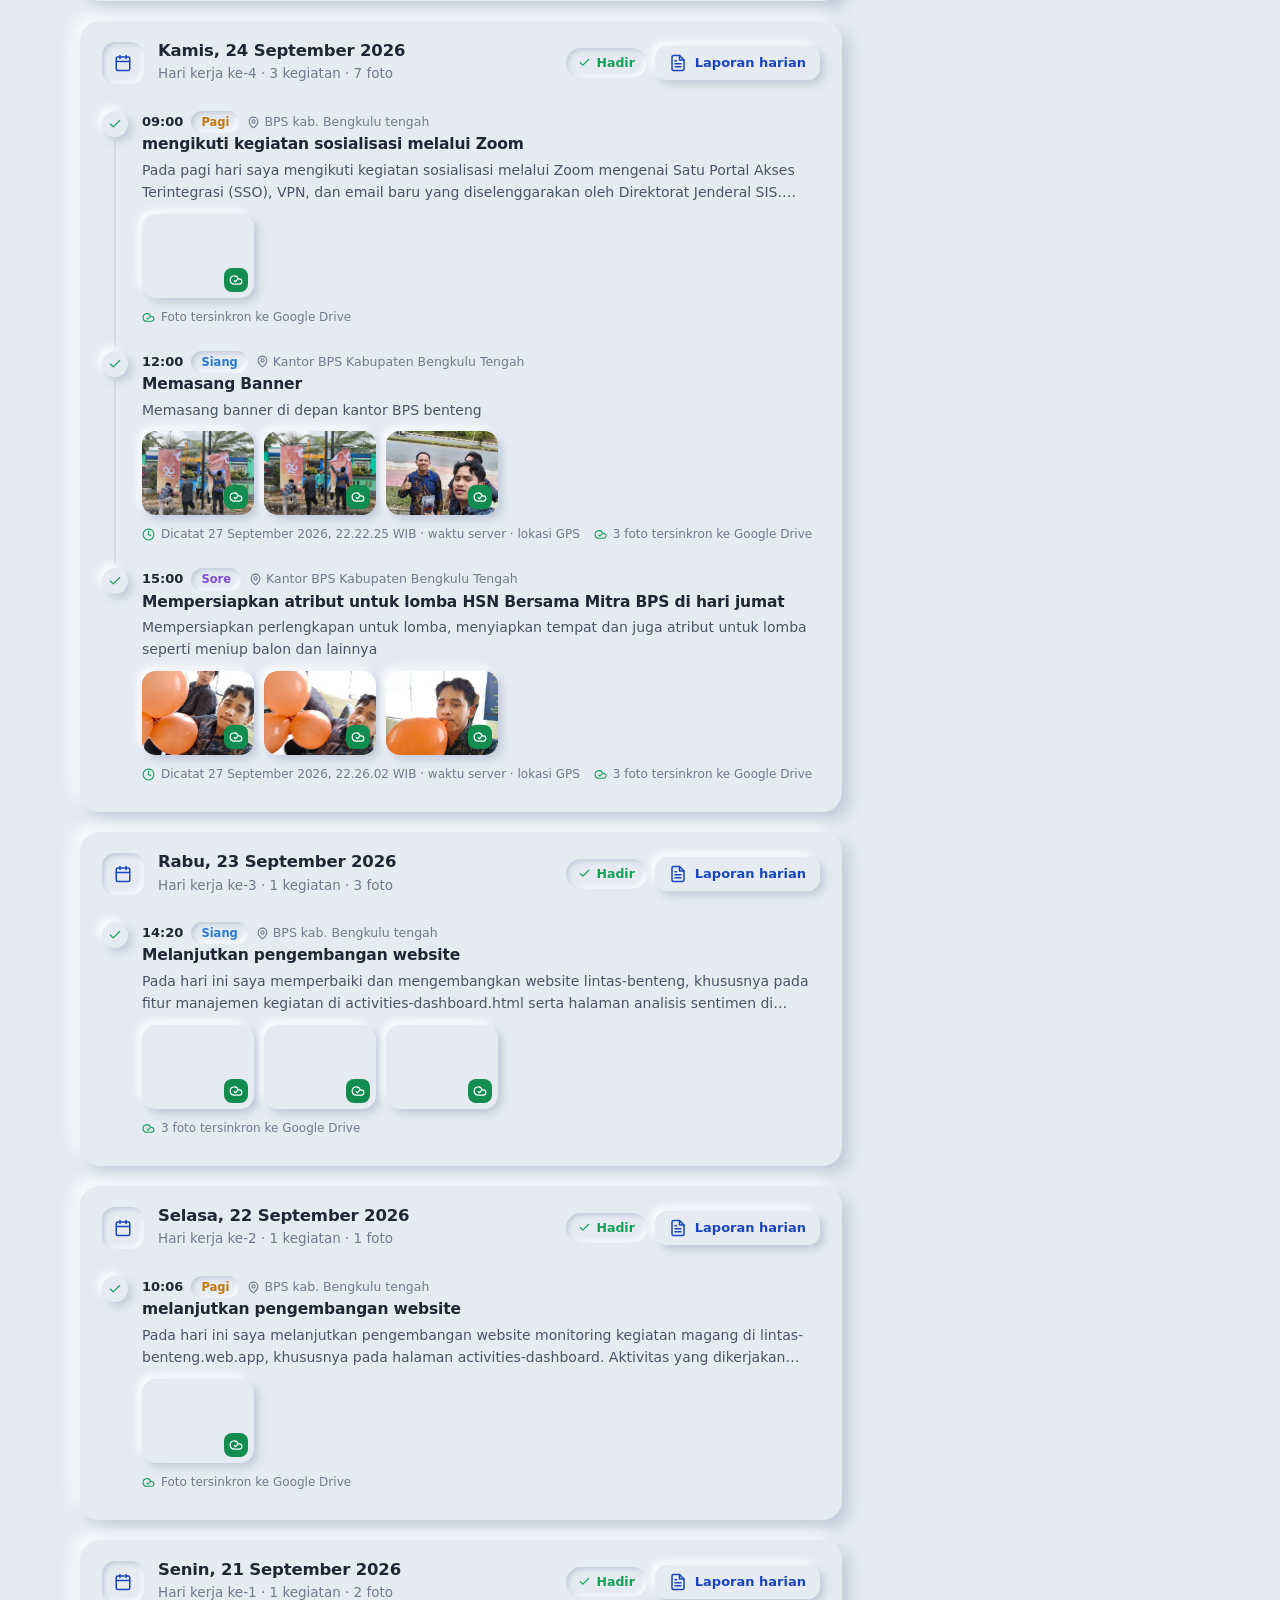
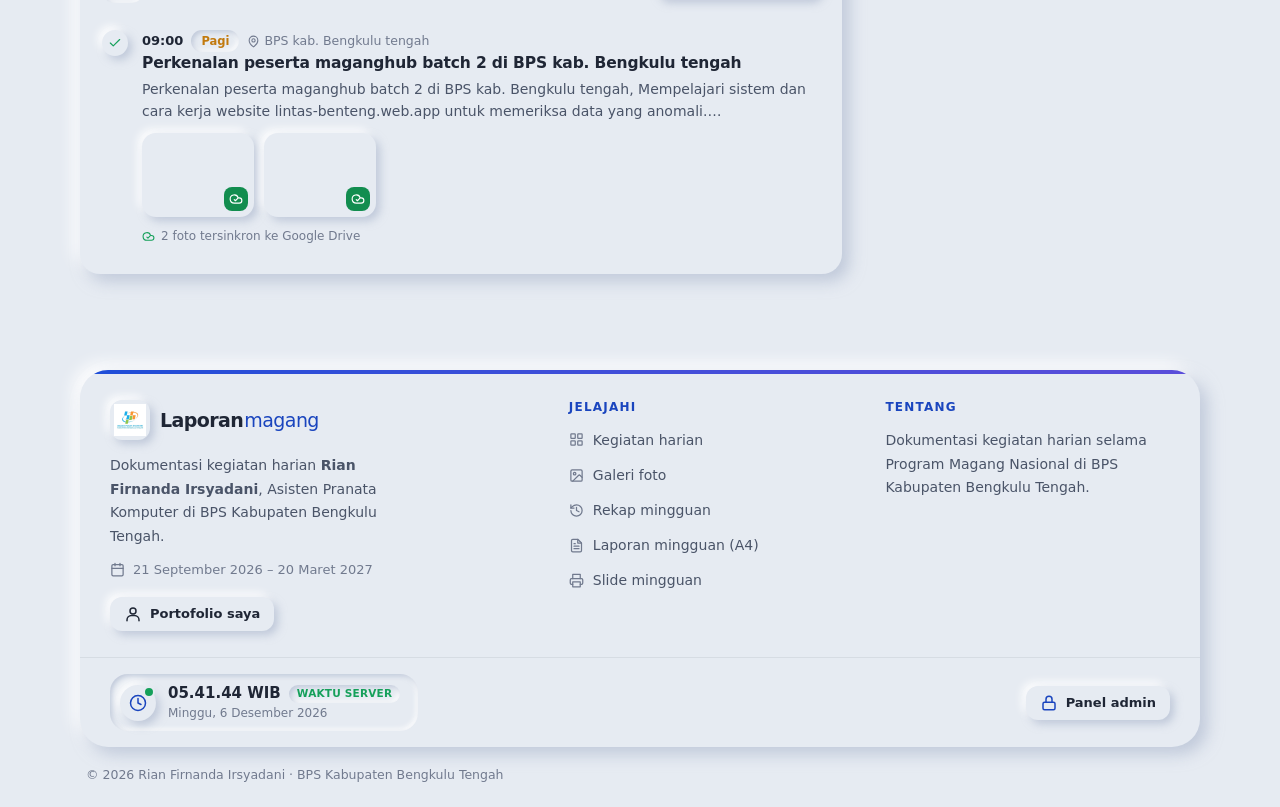
==== commit c5012c97: "Dasbor: kartu Hari terdokumentasi menampilkan "5 dari 6 hari kerja terisi (83%)" Co-Authored-By: Cla" ====
--- a/index.html
+++ b/index.html
@@ -4,7 +4,7 @@
   <meta charset="utf-8">
   <meta name="viewport" content="width=device-width, initial-scale=1">
   <meta http-equiv="Content-Security-Policy" content="default-src 'self'; script-src 'self'; style-src 'self' https://fonts.googleapis.com; font-src https://fonts.gstatic.com; img-src 'self' data:; connect-src 'self'; object-src 'none'; base-uri 'none'; form-action 'none'">
-  <script src="assets/theme.js?v=37"></script>
+  <script src="assets/theme.js?v=38"></script>
   <meta name="referrer" content="strict-origin-when-cross-origin">
   <title>Laporan Kegiatan Magang</title>
   <meta name="description" content="Dokumentasi kegiatan harian peserta magang.">
@@ -14,7 +14,7 @@
   <link rel="preconnect" href="https://fonts.gstatic.com" crossorigin>
   <link href="https://fonts.googleapis.com/css2?family=Plus+Jakarta+Sans:wght@400;500;600;700;800&display=swap" rel="stylesheet">
   <!-- Setiap CSS/JS diubah, jalankan scripts/naikkan-versi.sh (menaikkan ?v= dan version.json) agar pengunjung otomatis dapat versi terbaru. -->
-  <link rel="stylesheet" href="assets/style.css?v=37">
+  <link rel="stylesheet" href="assets/style.css?v=38">
 </head>
 <body>
   <nav class="navbar" id="top">
@@ -233,7 +233,7 @@
     <button class="lb-nav lb-next" id="lbNext" type="button" aria-label="Berikutnya">›</button>
   </div>
 
-  <script src="assets/common.js?v=37"></script>
-  <script src="assets/app.js?v=37"></script>
+  <script src="assets/common.js?v=38"></script>
+  <script src="assets/app.js?v=38"></script>
 </body>
 </html>
